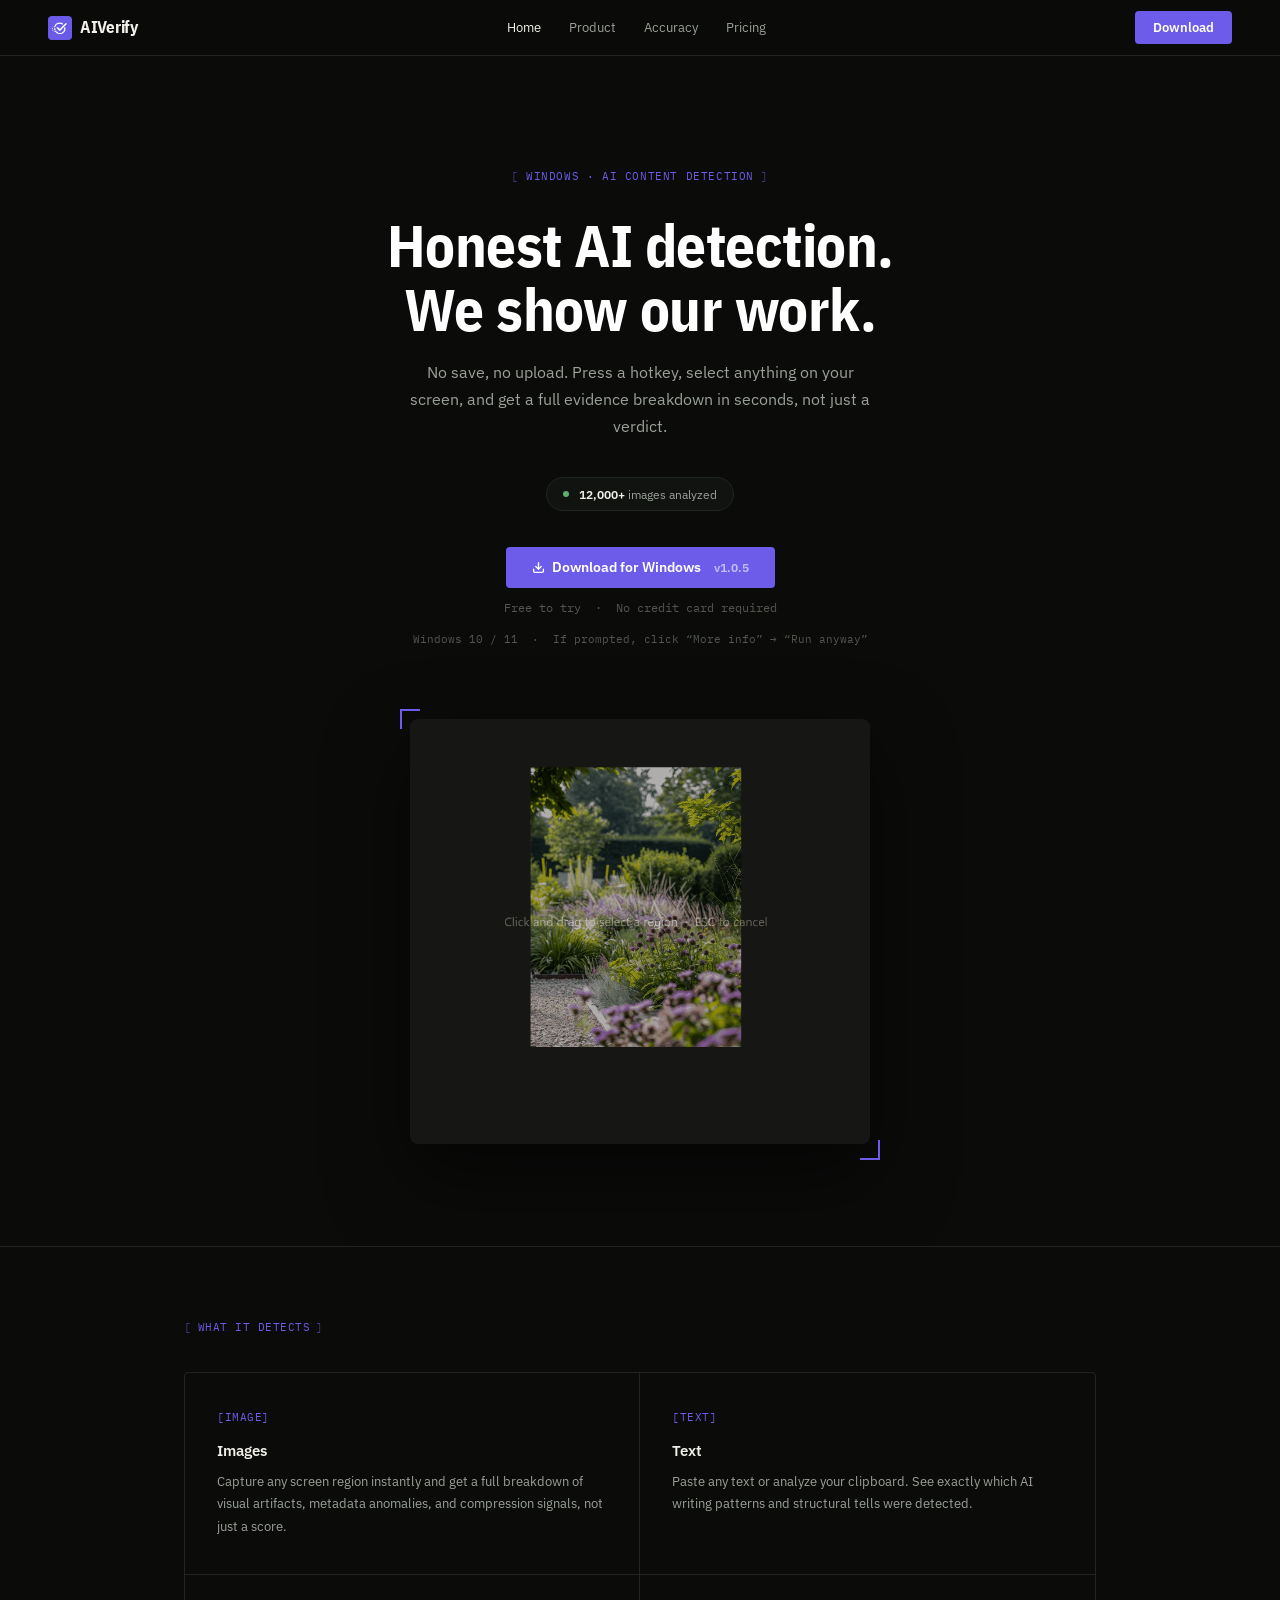
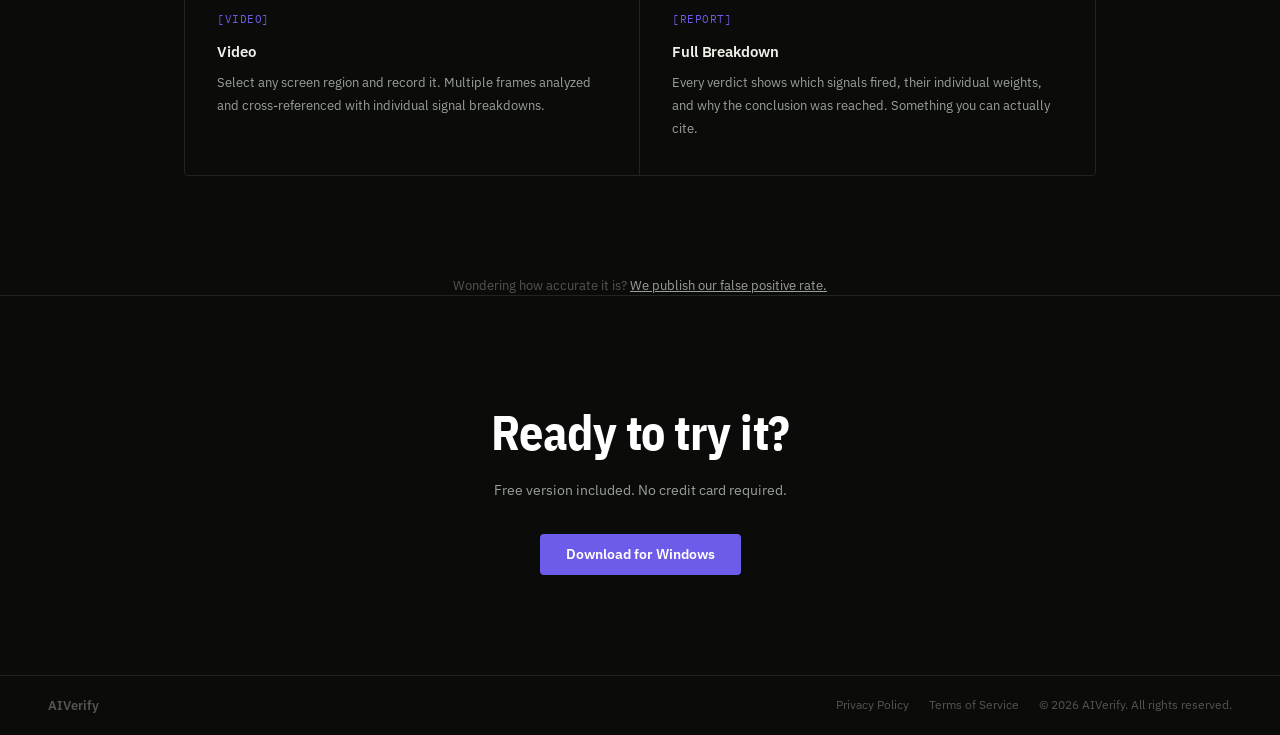
==== index.html @ 759647c3 "Reword trial mentions to Free version / Starter across marketing pages Co-Authored-By: Claude Fable " ====
<!DOCTYPE html>
<html lang="en">
<head>
  <meta charset="UTF-8">
  <meta name="viewport" content="width=device-width, initial-scale=1.0">
  <title>AIVerify &middot; AI Content Detection</title>
  <meta name="description" content="Instantly detect AI-generated, manipulated, or fake images, text, and video, straight from your screen.">
  <link rel="icon" type="image/png" href="logo.png">
  <link rel="preconnect" href="https://fonts.googleapis.com">
  <link rel="preconnect" href="https://fonts.gstatic.com" crossorigin>
  <link href="https://fonts.googleapis.com/css2?family=IBM+Plex+Mono:wght@400;500;600&family=IBM+Plex+Sans+Condensed:wght@600;700&family=IBM+Plex+Sans:wght@400;500;600;700&display=swap" rel="stylesheet">
  <style>
    *, *::before, *::after { margin: 0; padding: 0; box-sizing: border-box; }

    :root {
      --accent:        #6c5ce9;
      --mid:           #d9973f;
      --accent-dim:    rgba(108,92,233,0.12);
      --accent-border: rgba(108,92,233,0.3);
      --flag:          #e2593f;
      --clear:         #5fae6f;
      --bg:      #0b0c0a;
      --surface: #111310;
      --border:  #202520;
      --text:    #f1efe9;
      --muted:   #9aa199;
      --faint:   #52564f;
      --font:    'IBM Plex Sans', -apple-system, BlinkMacSystemFont, sans-serif;
      --display: 'IBM Plex Sans Condensed', 'IBM Plex Sans', sans-serif;
      --mono:    'IBM Plex Mono', ui-monospace, 'Cascadia Code', monospace;
    }

    html { scroll-behavior: smooth; }

    body {
      font-family: var(--font);
      background: var(--bg);
      color: var(--text);
      line-height: 1.5;
      -webkit-font-smoothing: antialiased;
    }

    nav {
      position: sticky;
      top: 0;
      z-index: 100;
      display: flex;
      align-items: center;
      justify-content: space-between;
      padding: 0 48px;
      height: 56px;
      border-bottom: 1px solid var(--border);
      background: rgba(11,12,10,0.88);
      backdrop-filter: blur(16px);
      -webkit-backdrop-filter: blur(16px);
    }

    .logo { display: flex; align-items: center; gap: 8px; text-decoration: none; }
    .logo img { height: 24px; width: auto; }
    .logo span { font-family: var(--display); font-size: 1.05rem; font-weight: 700; letter-spacing: -0.3px; color: var(--text); }

    .nav-toggle { display: none; }
    .nav-burger { display: none; }

    .nav-actions { display: flex; align-items: center; gap: 16px; }

    .nav-links {
      display: flex;
      align-items: center;
      gap: 28px;
    }

    .nav-links a {
      font-size: 0.82rem;
      color: var(--muted);
      text-decoration: none;
      transition: color 0.12s;
    }
    .nav-links a:hover, .nav-links a.active { color: var(--text); }

    .btn {
      display: inline-flex;
      align-items: center;
      gap: 7px;
      text-decoration: none;
      padding: 7px 18px;
      border-radius: 4px;
      font-size: 0.82rem;
      font-weight: 600;
      transition: opacity 0.12s;
      white-space: nowrap;
    }
    .btn-primary { background: var(--accent); color: #fff; }
    .btn-primary:hover { opacity: 0.82; }
    .btn-lg { padding: 10px 26px; font-size: 0.88rem; }

    .hero {
      position: relative;
      padding: 112px 48px 96px;
      text-align: center;
      overflow: hidden;
    }

    .hero-inner { position: relative; z-index: 1; max-width: 620px; margin: 0 auto; }

    @keyframes rise-in {
      from { opacity: 0; transform: translateY(14px); }
      to   { opacity: 1; transform: none; }
    }
    .hero-inner > * { animation: rise-in 0.6s ease both; }
    .hero-inner > *:nth-child(1) { animation-delay: 0s; }
    .hero-inner > *:nth-child(2) { animation-delay: .05s; }
    .hero-inner > *:nth-child(3) { animation-delay: .1s; }
    .hero-inner > *:nth-child(4) { animation-delay: .15s; }
    .hero-inner > *:nth-child(5) { animation-delay: .2s; }
    .hero-inner > *:nth-child(6) { animation-delay: .25s; }
    .hero-inner > *:nth-child(7) { animation-delay: .3s; }
    @media (prefers-reduced-motion: reduce) {
      .hero-inner > * { animation: none; }
    }

    .hero-eyebrow {
      font-family: var(--mono);
      font-size: 0.7rem;
      color: var(--accent);
      letter-spacing: 0.6px;
      text-transform: uppercase;
      margin-bottom: 28px;
    }
    .hero-eyebrow::before { content: '['; margin-right: 7px; opacity: .55; }
    .hero-eyebrow::after  { content: ']'; margin-left: 7px; opacity: .55; }

    h1 {
      font-family: var(--display);
      font-size: clamp(2.6rem, 5.6vw, 3.7rem);
      font-weight: 700;
      line-height: 1.08;
      letter-spacing: -0.5px;
      color: #fff;
      margin-bottom: 18px;
    }

    .hero-sub {
      font-size: 0.975rem;
      color: var(--muted);
      line-height: 1.75;
      max-width: 460px;
      margin: 0 auto 36px;
    }

    .hero-actions {
      display: flex;
      flex-direction: column;
      align-items: center;
      gap: 10px;
    }

    .hero-trial-note {
      font-size: 0.78rem;
      color: var(--faint);
      font-family: var(--mono);
    }

    .hero-meta {
      margin-top: 14px;
      font-family: var(--mono);
      font-size: 0.68rem;
      color: var(--faint);
      opacity: .7;
    }

    /* Scan counter */
    .scan-counter {
      display: inline-flex;
      align-items: center;
      gap: 10px;
      background: var(--surface);
      border: 1px solid var(--border);
      border-radius: 100px;
      padding: 7px 16px;
      margin-bottom: 36px;
      font-size: 0.78rem;
      color: var(--muted);
    }
    .scan-counter strong { color: var(--text); font-weight: 600; }
    .scan-counter .pulse {
      width: 6px; height: 6px; border-radius: 50%;
      background: var(--clear);
      flex-shrink: 0;
      animation: pulse 2s ease-in-out infinite;
    }
    @keyframes pulse {
      0%, 100% { opacity: 1; }
      50% { opacity: 0.3; }
    }
    @media (prefers-reduced-motion: reduce) {
      .scan-counter .pulse { animation: none; }
    }

    /* Bracket frame: signature corner marks */
    .bracket-frame { position: relative; }
    .bracket-frame::before,
    .bracket-frame::after {
      content: '';
      position: absolute;
      width: 20px;
      height: 20px;
      pointer-events: none;
      z-index: 2;
    }
    .bracket-frame::before {
      top: -10px; left: -10px;
      border-top: 2px solid var(--accent);
      border-left: 2px solid var(--accent);
    }
    .bracket-frame::after {
      bottom: -10px; right: -10px;
      border-bottom: 2px solid var(--accent);
      border-right: 2px solid var(--accent);
    }

    /* App mockup */
    .app-mockup-wrap {
      margin-top: 72px;
      position: relative;
      z-index: 1;
      max-width: 460px;
      margin-left: auto;
      margin-right: auto;
    }

    .app-mockup {
      background: #131512;
      border: 1px solid var(--border);
      border-radius: 8px;
      overflow: hidden;
      box-shadow: 0 32px 80px rgba(0,0,0,0.6);
      text-align: left;
    }

    .mockup-titlebar {
      background: #0e0f0d;
      border-bottom: 1px solid var(--border);
      padding: 10px 16px;
      display: flex;
      align-items: center;
      gap: 6px;
    }
    .mockup-dot { width: 10px; height: 10px; border-radius: 50%; }
    .mockup-dot.r { background: #ff5f56; }
    .mockup-dot.y { background: #ffbd2e; }
    .mockup-dot.g { background: #27c93f; }
    .mockup-title { margin-left: 8px; font-size: 0.75rem; color: var(--faint); font-family: var(--mono); }

    .mockup-body { padding: 20px 22px 22px; }

    .mockup-verdict {
      display: inline-flex;
      align-items: center;
      gap: 8px;
      background: rgba(226,89,63,0.12);
      border: 1px solid rgba(226,89,63,0.28);
      border-radius: 4px;
      padding: 6px 12px;
      margin-bottom: 16px;
    }
    .mockup-verdict-dot { width: 7px; height: 7px; border-radius: 50%; background: var(--flag); flex-shrink: 0; }
    .mockup-verdict-text { font-size: 0.78rem; font-weight: 700; color: var(--flag); text-transform: uppercase; letter-spacing: 0.5px; }
    .mockup-confidence { font-size: 0.72rem; color: var(--faint); margin-left: auto; }

    .mockup-scores { margin-bottom: 16px; }

    .mockup-score-row {
      display: flex;
      align-items: center;
      gap: 10px;
      margin-bottom: 9px;
    }

    .mockup-score-label {
      font-size: 0.72rem;
      color: var(--faint);
      width: 110px;
      flex-shrink: 0;
      font-family: var(--mono);
    }

    .mockup-bar-track {
      flex: 1;
      height: 4px;
      background: var(--border);
      border-radius: 2px;
      overflow: hidden;
    }

    .mockup-bar-fill { height: 100%; border-radius: 2px; }
    .mockup-bar-fill.high { background: var(--flag); }
    .mockup-bar-fill.mid  { background: var(--mid); }
    .mockup-bar-fill.low  { background: var(--clear); }

    .mockup-score-val {
      font-size: 0.72rem;
      color: #b8bcb4;
      width: 28px;
      text-align: right;
      font-family: var(--mono);
      flex-shrink: 0;
    }

    .mockup-divider { border: none; border-top: 1px solid var(--border); margin: 14px 0; }

    .mockup-issues-label {
      font-size: 0.68rem;
      color: var(--faint);
      text-transform: uppercase;
      letter-spacing: 0.8px;
      font-family: var(--mono);
      margin-bottom: 10px;
    }

    .mockup-issue {
      display: flex;
      align-items: flex-start;
      gap: 8px;
      margin-bottom: 7px;
      font-size: 0.75rem;
      color: var(--muted);
      line-height: 1.5;
    }

    .mockup-issue-dot {
      width: 5px; height: 5px; border-radius: 50%;
      background: var(--flag); flex-shrink: 0; margin-top: 5px; opacity: 0.7;
    }

    .features-wrap { border-top: 1px solid var(--border); border-bottom: 1px solid var(--border); }
    .features-inner { max-width: 960px; margin: 0 auto; padding: 72px 24px; }

    .section-label {
      font-family: var(--mono);
      font-size: 0.7rem;
      color: var(--accent);
      text-transform: uppercase;
      letter-spacing: 0.5px;
      margin-bottom: 36px;
    }
    .section-label::before { content: '['; margin-right: 6px; opacity: .55; }
    .section-label::after  { content: ']'; margin-left: 6px; opacity: .55; }

    .grid {
      display: grid;
      grid-template-columns: repeat(2, 1fr);
      border: 1px solid var(--border);
      border-radius: 4px;
      overflow: hidden;
    }

    .cell { padding: 36px 32px; border-right: 1px solid var(--border); border-bottom: 1px solid var(--border); transition: background 0.15s; }
    .cell:hover { background: var(--surface); }
    .cell:nth-child(2n)            { border-right: none; }
    .cell:nth-child(3), .cell:nth-child(4) { border-bottom: none; }

    .cell-tag { font-family: var(--mono); font-size: 0.68rem; color: var(--accent); letter-spacing: 0.5px; margin-bottom: 14px; }
    .cell h3  { font-size: 0.92rem; font-weight: 600; color: var(--text); letter-spacing: -0.1px; margin-bottom: 8px; }
    .cell p   { font-size: 0.835rem; color: var(--muted); line-height: 1.7; }

    .cta-wrap { text-align: center; padding: 100px 24px; }
    .cta-wrap h2 { font-family: var(--display); font-size: clamp(2rem, 4.5vw, 3rem); font-weight: 700; letter-spacing: -0.5px; color: #fff; margin-bottom: 12px; }
    .cta-wrap p  { font-size: 0.88rem; color: var(--muted); margin-bottom: 32px; }

    footer {
      border-top: 1px solid var(--border);
      display: flex;
      align-items: center;
      justify-content: space-between;
      padding: 20px 48px;
    }
    .footer-left { font-size: 0.8rem; font-weight: 600; color: var(--faint); }
    .footer-right {
      display: flex;
      align-items: center;
      gap: 20px;
      font-size: 0.75rem;
      color: var(--faint);
    }
    .footer-right a { color: var(--faint); text-decoration: none; }
    .footer-right a:hover { color: var(--muted); }

    @media (max-width: 680px) {
      nav { padding: 0 20px; }

      .nav-burger {
        display: flex;
        flex-direction: column;
        justify-content: center;
        gap: 5px;
        width: 28px;
        height: 28px;
        cursor: pointer;
      }
      .nav-burger span { display: block; width: 18px; height: 1.5px; background: var(--text); }

      .nav-links {
        position: fixed;
        top: 56px; left: 0; right: 0;
        flex-direction: column;
        align-items: stretch;
        gap: 0;
        max-height: 0;
        overflow: hidden;
        background: var(--bg);
        border-bottom: 1px solid var(--border);
        transition: max-height 0.22s ease;
      }
      .nav-toggle:checked ~ .nav-links { max-height: 260px; }
      .nav-links a { padding: 14px 20px; border-bottom: 1px solid var(--border); }

      .hero { padding: 88px 20px 72px; }
      .grid { grid-template-columns: 1fr; }
      .cell { border-right: none; }
      .cell:nth-child(3) { border-bottom: 1px solid var(--border); }
      .cell:nth-child(4) { border-bottom: none; }
      footer { padding: 20px; flex-direction: column; gap: 10px; text-align: center; }
      .footer-right { flex-direction: column; gap: 6px; }
    }
  </style>
</head>
<body>

<nav>
  <a href="index.html" class="logo"><img src="logo.png" alt="AIVerify"><span>AIVerify</span></a>
  <input type="checkbox" id="nav-toggle" class="nav-toggle">
  <div class="nav-links">
    <a href="index.html" class="active">Home</a>
    <a href="product.html">Product</a>
    <a href="accuracy.html">Accuracy</a>
    <a href="pricing.html">Pricing</a>
  </div>
  <div class="nav-actions">
    <a href="https://github.com/AIVerify1/aiverify-releases/releases/download/v1.0.5/AIVerify_Setup_1.0.5.exe" class="btn btn-primary">Download</a>
    <label for="nav-toggle" class="nav-burger" aria-label="Menu"><span></span><span></span><span></span></label>
  </div>
</nav>

<section class="hero">
  <div class="hero-inner">
    <div class="hero-eyebrow">Windows &middot; AI Content Detection</div>

    <h1>Honest AI detection.<br>We show our work.</h1>
    <p class="hero-sub">No save, no upload. Press a hotkey, select anything on your screen, and get a full evidence breakdown in seconds, not just a verdict.</p>

    <div class="scan-counter">
      <span class="pulse"></span>
      <span><strong>12,000+</strong> images analyzed</span>
    </div>

    <div class="hero-actions">
      <a href="https://github.com/AIVerify1/aiverify-releases/releases/download/v1.0.5/AIVerify_Setup_1.0.5.exe" class="btn btn-primary btn-lg">
        <svg width="13" height="13" viewBox="0 0 24 24" fill="none" stroke="currentColor" stroke-width="2.5" stroke-linecap="round" stroke-linejoin="round">
          <path d="M21 15v4a2 2 0 01-2 2H5a2 2 0 01-2-2v-4"/>
          <polyline points="7 10 12 15 17 10"/>
          <line x1="12" y1="15" x2="12" y2="3"/>
        </svg>
        Download for Windows &nbsp;<span style="opacity:.6;font-size:.85em">v1.0.5</span>
      </a>
      <span class="hero-trial-note">Free to try &nbsp;&middot;&nbsp; No credit card required</span>
    </div>

    <p class="hero-meta">Windows 10 / 11 &nbsp;&middot;&nbsp; If prompted, click &ldquo;More info&rdquo; &rarr; &ldquo;Run anyway&rdquo;</p>

    <div class="app-mockup-wrap bracket-frame">
      <img src="demo.gif" alt="AIVerify detecting AI-generated content" style="width:100%;border-radius:8px;box-shadow:0 32px 80px rgba(0,0,0,0.6);">
    </div>
  </div>
</section>

<div class="features-wrap">
  <div class="features-inner">
    <div class="section-label">What it detects</div>
    <div class="grid">
      <div class="cell">
        <div class="cell-tag">[IMAGE]</div>
        <h3>Images</h3>
        <p>Capture any screen region instantly and get a full breakdown of visual artifacts, metadata anomalies, and compression signals, not just a score.</p>
      </div>
      <div class="cell">
        <div class="cell-tag">[TEXT]</div>
        <h3>Text</h3>
        <p>Paste any text or analyze your clipboard. See exactly which AI writing patterns and structural tells were detected.</p>
      </div>
      <div class="cell">
        <div class="cell-tag">[VIDEO]</div>
        <h3>Video</h3>
        <p>Select any screen region and record it. Multiple frames analyzed and cross-referenced with individual signal breakdowns.</p>
      </div>
      <div class="cell">
        <div class="cell-tag">[REPORT]</div>
        <h3>Full Breakdown</h3>
        <p>Every verdict shows which signals fired, their individual weights, and why the conclusion was reached. Something you can actually cite.</p>
      </div>
    </div>
  </div>
    <p style="text-align:center;margin-top:28px;font-size:0.8rem;color:var(--faint);">Wondering how accurate it is? <a href="accuracy.html" style="color:var(--muted);text-decoration:underline;">We publish our false positive rate.</a></p>
  </div>
</div>

<section class="cta-wrap">
  <h2>Ready to try it?</h2>
  <p>Free version included. No credit card required.</p>
  <a href="https://github.com/AIVerify1/aiverify-releases/releases/download/v1.0.5/AIVerify_Setup_1.0.5.exe" class="btn btn-primary btn-lg">Download for Windows</a>
</section>

<footer>
  <span class="footer-left">AIVerify</span>
  <div class="footer-right">
    <a href="privacy.html">Privacy Policy</a>
    <a href="terms.html">Terms of Service</a>
    <span>&copy; 2026 AIVerify. All rights reserved.</span>
  </div>
</footer>

</body>
</html>
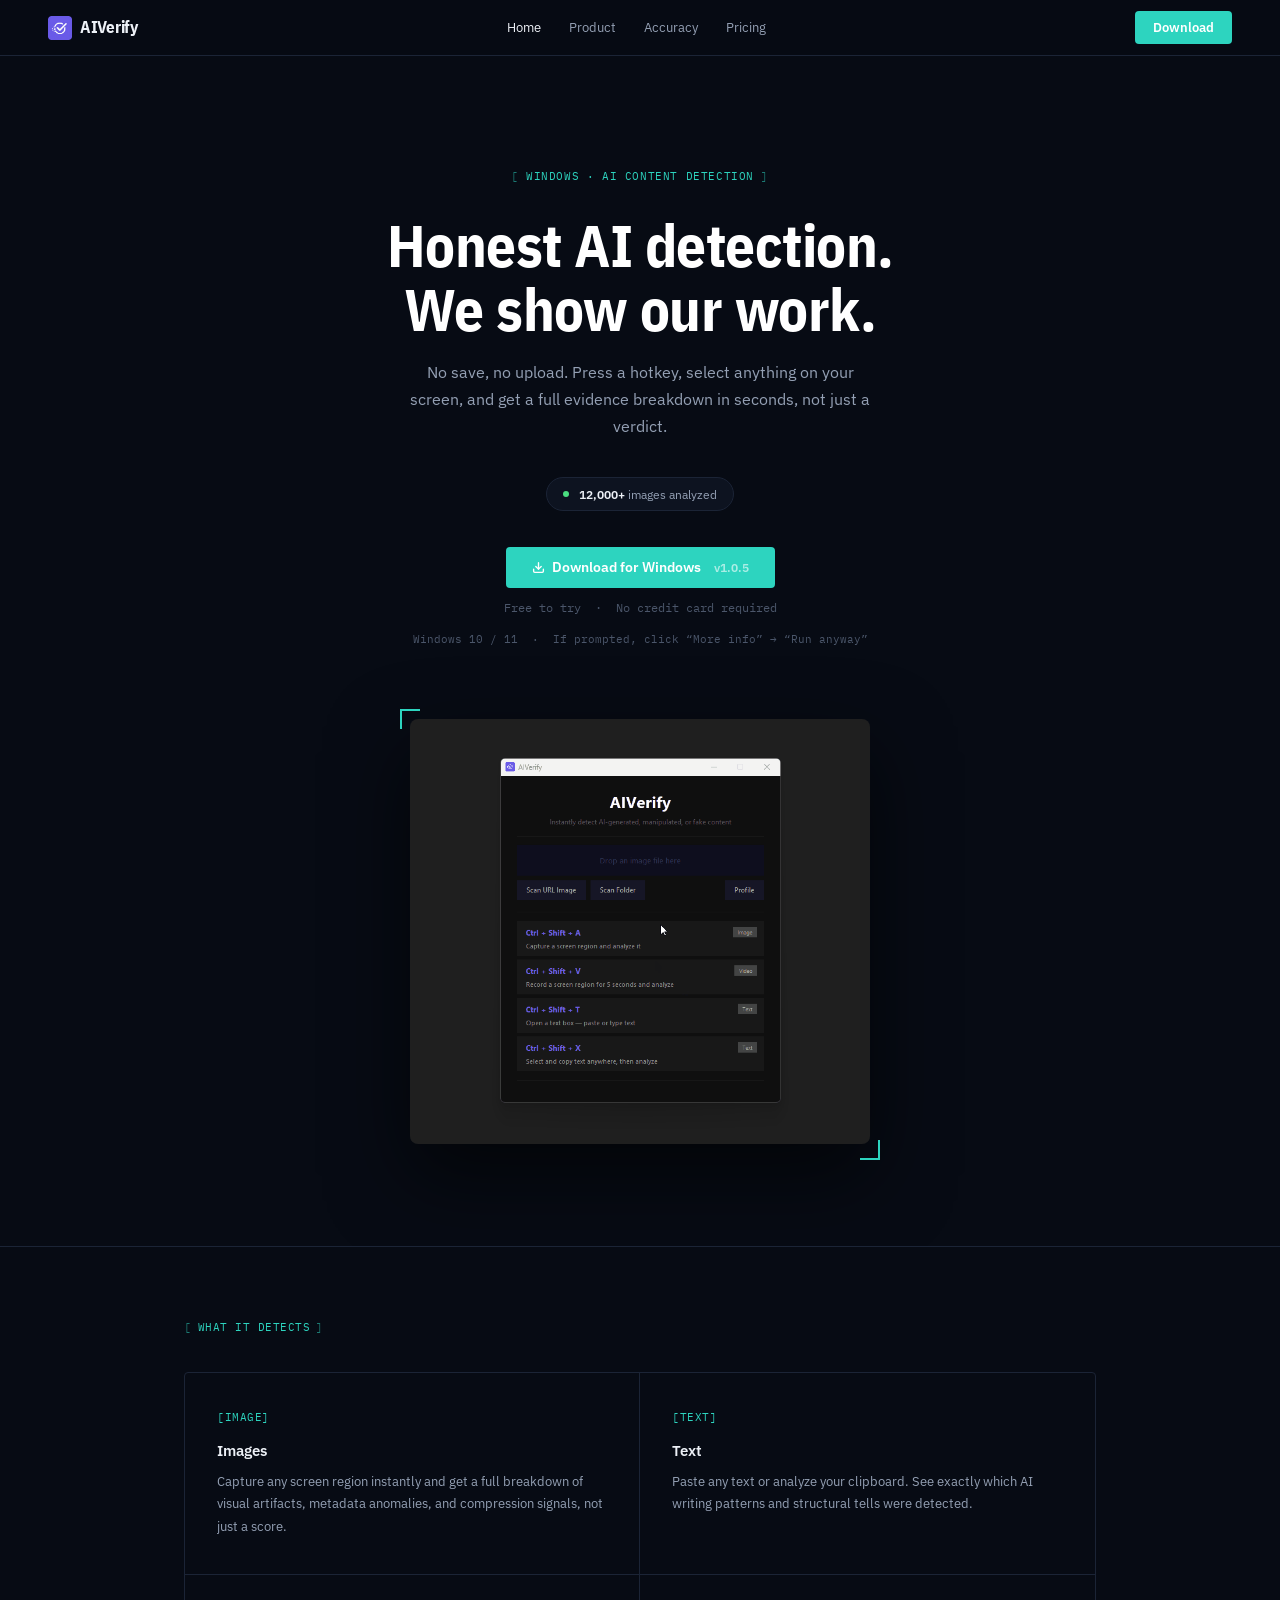
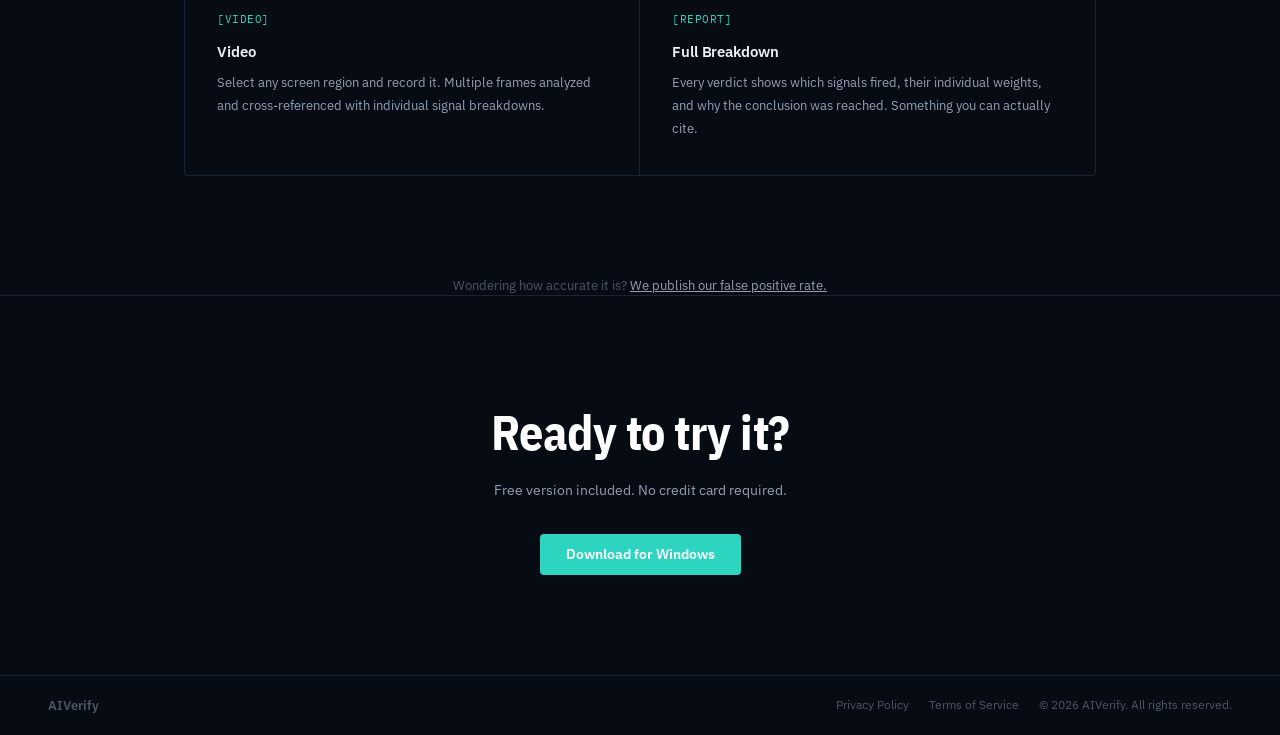
==== commit aaa02301: "Switch palette to ink-navy base with teal accent Co-Authored-By: Claude Fable 5.1 <noreply@anthropic" ====
--- a/index.html
+++ b/index.html
@@ -13,18 +13,18 @@
     *, *::before, *::after { margin: 0; padding: 0; box-sizing: border-box; }
 
     :root {
-      --accent:        #6c5ce9;
-      --mid:           #d9973f;
-      --accent-dim:    rgba(108,92,233,0.12);
-      --accent-border: rgba(108,92,233,0.3);
-      --flag:          #e2593f;
-      --clear:         #5fae6f;
-      --bg:      #0b0c0a;
-      --surface: #111310;
-      --border:  #202520;
-      --text:    #f1efe9;
-      --muted:   #9aa199;
-      --faint:   #52564f;
+      --accent:        #2dd4bf;
+      --mid:           #f5b942;
+      --accent-dim:    rgba(45,212,191,0.12);
+      --accent-border: rgba(45,212,191,0.3);
+      --flag:          #ff5c7a;
+      --clear:         #4ade80;
+      --bg:      #070b14;
+      --surface: #0d1320;
+      --border:  #1b2436;
+      --text:    #edf1f7;
+      --muted:   #94a0b4;
+      --faint:   #4b566a;
       --font:    'IBM Plex Sans', -apple-system, BlinkMacSystemFont, sans-serif;
       --display: 'IBM Plex Sans Condensed', 'IBM Plex Sans', sans-serif;
       --mono:    'IBM Plex Mono', ui-monospace, 'Cascadia Code', monospace;
@@ -50,7 +50,7 @@
       padding: 0 48px;
       height: 56px;
       border-bottom: 1px solid var(--border);
-      background: rgba(11,12,10,0.88);
+      background: rgba(7,11,20,0.88);
       backdrop-filter: blur(16px);
       -webkit-backdrop-filter: blur(16px);
     }
@@ -230,7 +230,7 @@
     }
 
     .app-mockup {
-      background: #131512;
+      background: #101724;
       border: 1px solid var(--border);
       border-radius: 8px;
       overflow: hidden;
@@ -239,7 +239,7 @@
     }
 
     .mockup-titlebar {
-      background: #0e0f0d;
+      background: #0a1019;
       border-bottom: 1px solid var(--border);
       padding: 10px 16px;
       display: flex;
@@ -258,8 +258,8 @@
       display: inline-flex;
       align-items: center;
       gap: 8px;
-      background: rgba(226,89,63,0.12);
-      border: 1px solid rgba(226,89,63,0.28);
+      background: rgba(255,92,122,0.12);
+      border: 1px solid rgba(255,92,122,0.28);
       border-radius: 4px;
       padding: 6px 12px;
       margin-bottom: 16px;
@@ -300,7 +300,7 @@
 
     .mockup-score-val {
       font-size: 0.72rem;
-      color: #b8bcb4;
+      color: #b4bcc9;
       width: 28px;
       text-align: right;
       font-family: var(--mono);
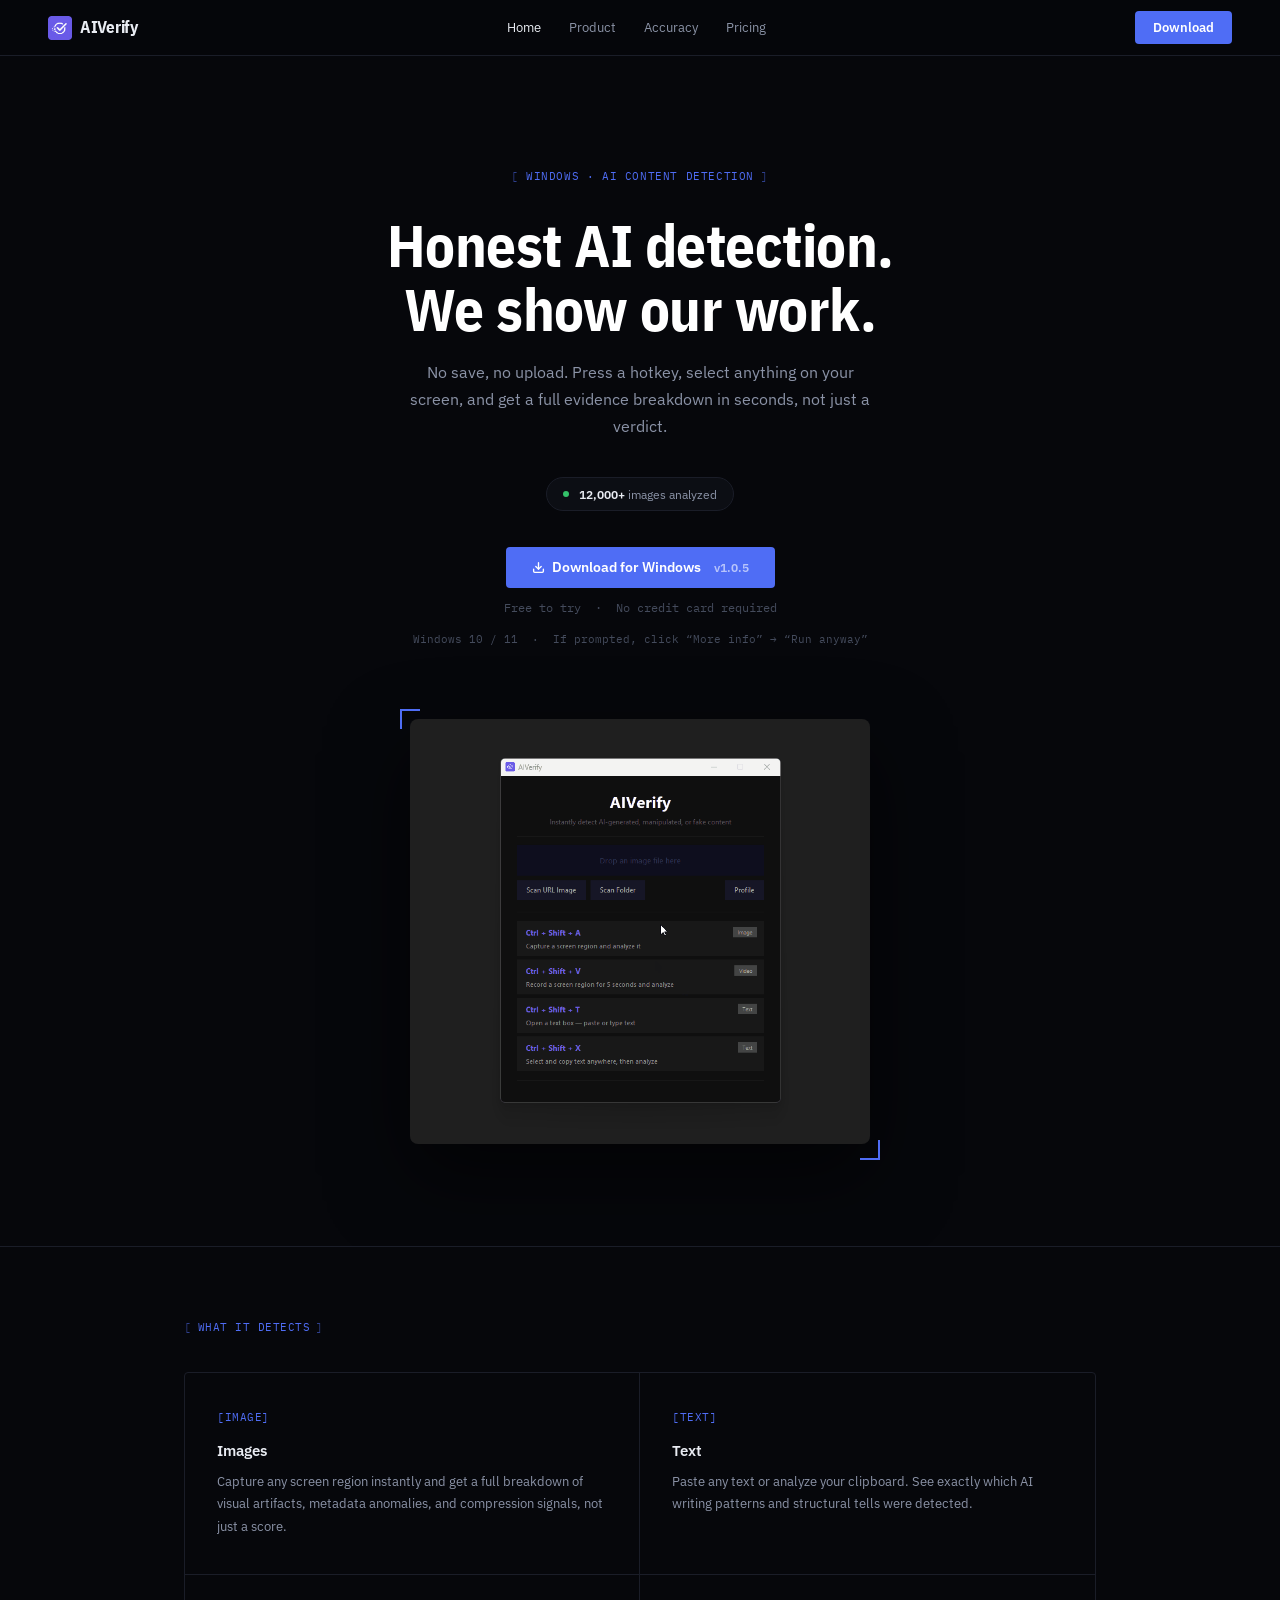
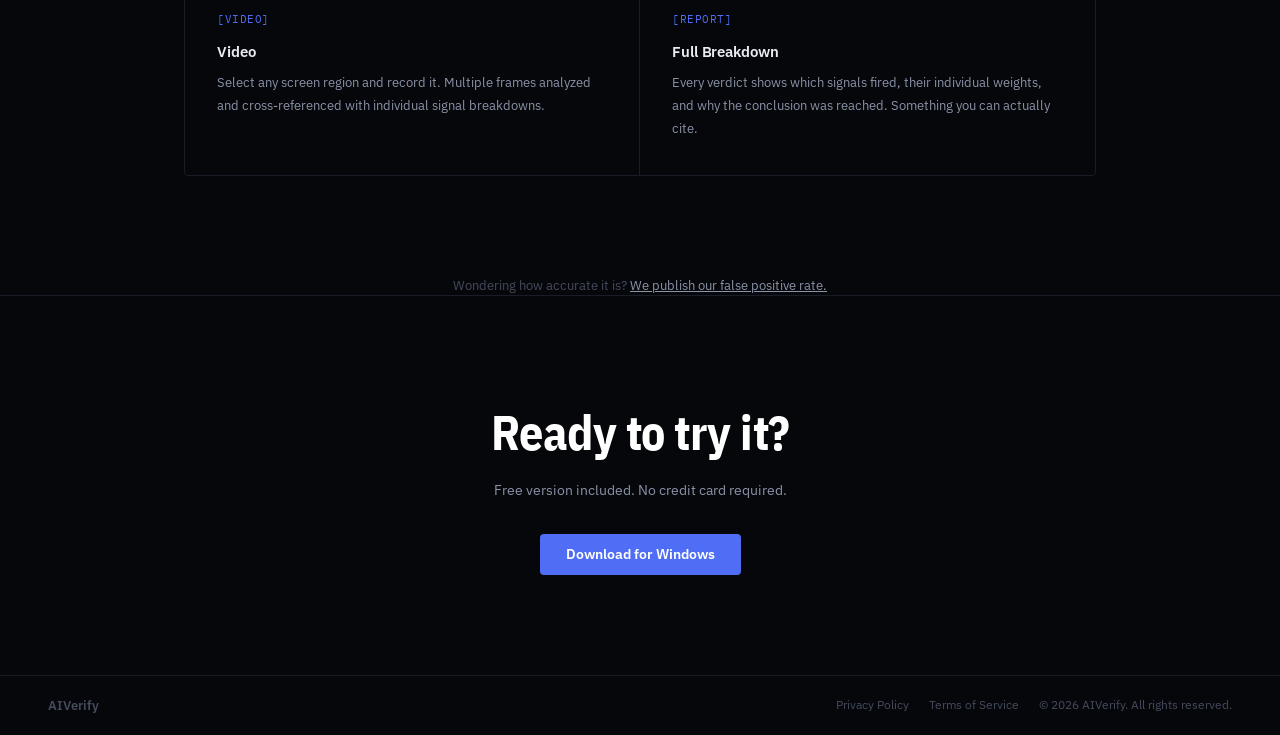
==== commit 559f0d78: "Darken palette: near-black base with cobalt accent Co-Authored-By: Claude Fable 5.1 <noreply@anthrop" ====
--- a/index.html
+++ b/index.html
@@ -13,18 +13,18 @@
     *, *::before, *::after { margin: 0; padding: 0; box-sizing: border-box; }
 
     :root {
-      --accent:        #2dd4bf;
-      --mid:           #f5b942;
-      --accent-dim:    rgba(45,212,191,0.12);
-      --accent-border: rgba(45,212,191,0.3);
-      --flag:          #ff5c7a;
-      --clear:         #4ade80;
-      --bg:      #070b14;
-      --surface: #0d1320;
-      --border:  #1b2436;
-      --text:    #edf1f7;
-      --muted:   #94a0b4;
-      --faint:   #4b566a;
+      --accent:        #4f6df5;
+      --mid:           #e0a030;
+      --accent-dim:    rgba(79,109,245,0.14);
+      --accent-border: rgba(79,109,245,0.35);
+      --flag:          #f04a68;
+      --clear:         #34c26a;
+      --bg:      #06070b;
+      --surface: #0c0e14;
+      --border:  #1a1d28;
+      --text:    #e9ecf3;
+      --muted:   #8b93a7;
+      --faint:   #444b5c;
       --font:    'IBM Plex Sans', -apple-system, BlinkMacSystemFont, sans-serif;
       --display: 'IBM Plex Sans Condensed', 'IBM Plex Sans', sans-serif;
       --mono:    'IBM Plex Mono', ui-monospace, 'Cascadia Code', monospace;
@@ -50,7 +50,7 @@
       padding: 0 48px;
       height: 56px;
       border-bottom: 1px solid var(--border);
-      background: rgba(7,11,20,0.88);
+      background: rgba(6,7,11,0.9);
       backdrop-filter: blur(16px);
       -webkit-backdrop-filter: blur(16px);
     }
@@ -230,7 +230,7 @@
     }
 
     .app-mockup {
-      background: #101724;
+      background: #0e1017;
       border: 1px solid var(--border);
       border-radius: 8px;
       overflow: hidden;
@@ -239,7 +239,7 @@
     }
 
     .mockup-titlebar {
-      background: #0a1019;
+      background: #090a10;
       border-bottom: 1px solid var(--border);
       padding: 10px 16px;
       display: flex;
@@ -258,8 +258,8 @@
       display: inline-flex;
       align-items: center;
       gap: 8px;
-      background: rgba(255,92,122,0.12);
-      border: 1px solid rgba(255,92,122,0.28);
+      background: rgba(240,74,104,0.12);
+      border: 1px solid rgba(240,74,104,0.28);
       border-radius: 4px;
       padding: 6px 12px;
       margin-bottom: 16px;
@@ -300,7 +300,7 @@
 
     .mockup-score-val {
       font-size: 0.72rem;
-      color: #b4bcc9;
+      color: #aeb5c4;
       width: 28px;
       text-align: right;
       font-family: var(--mono);
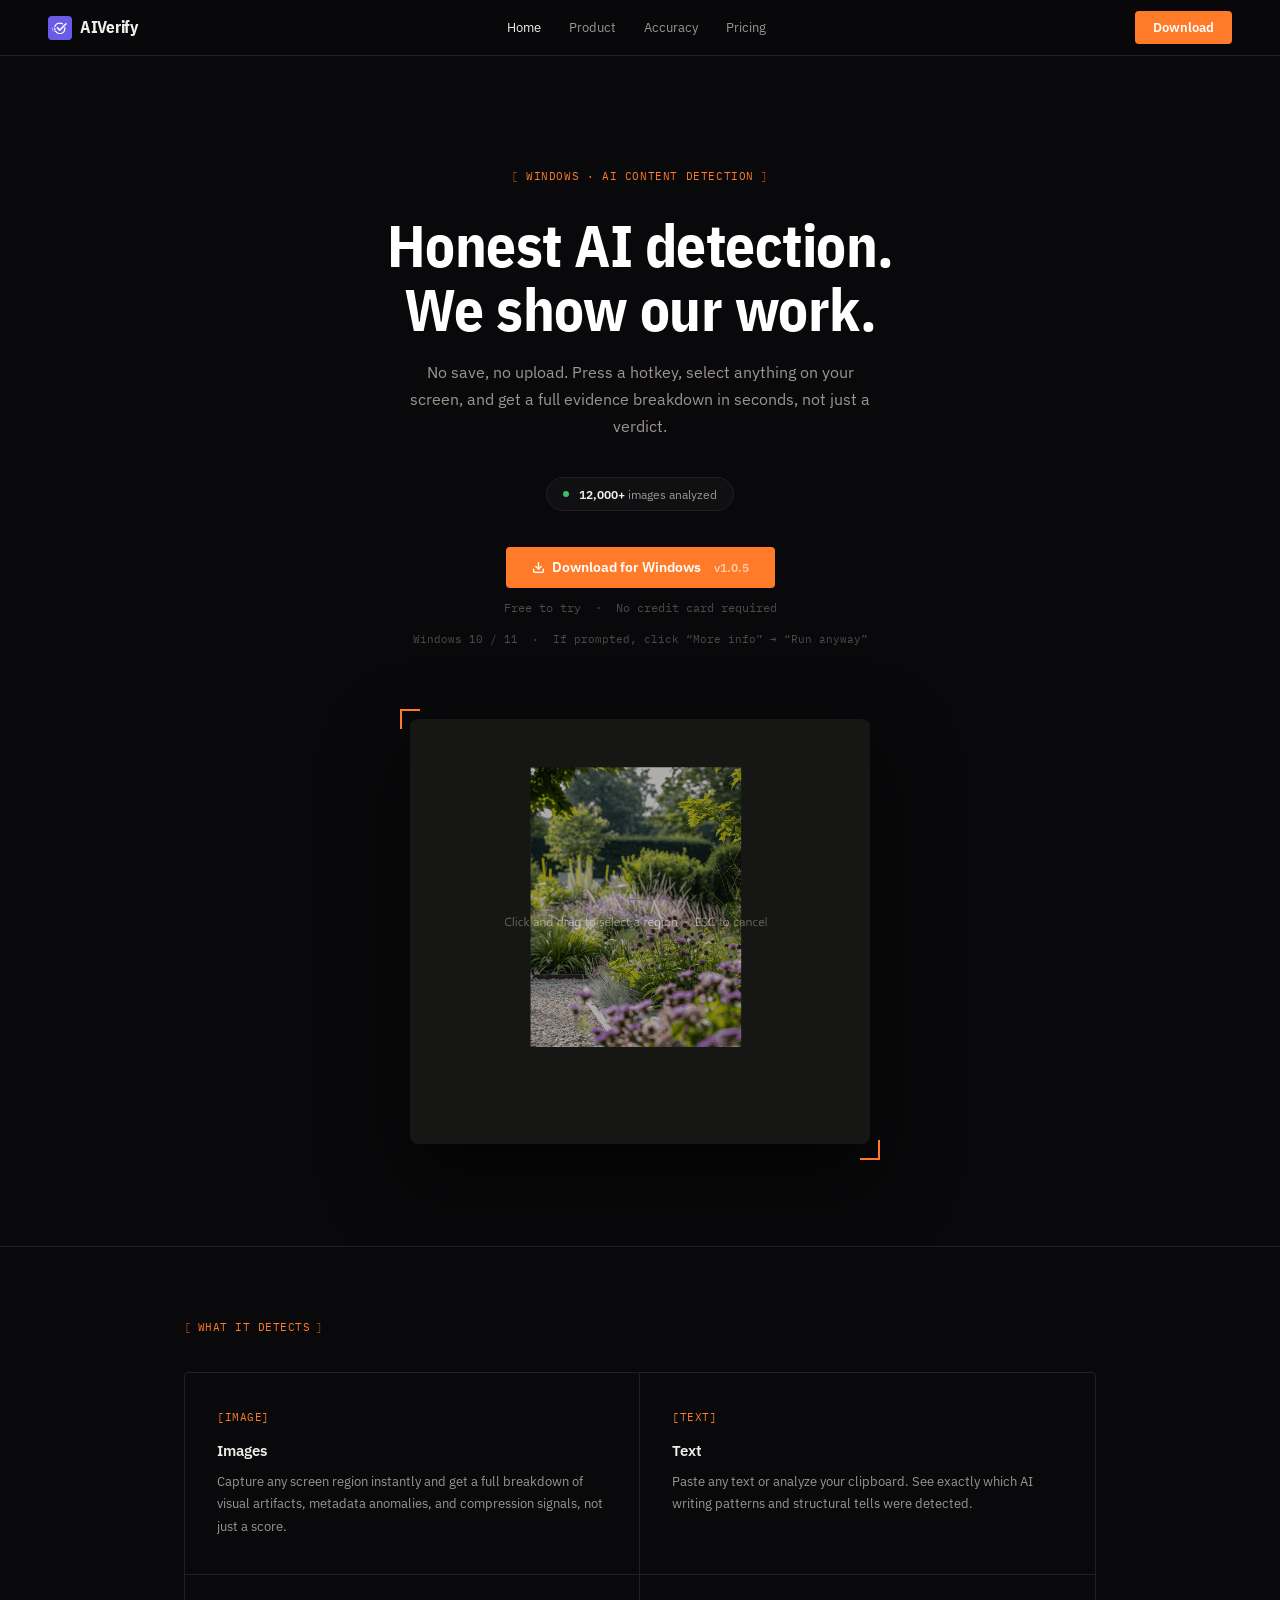
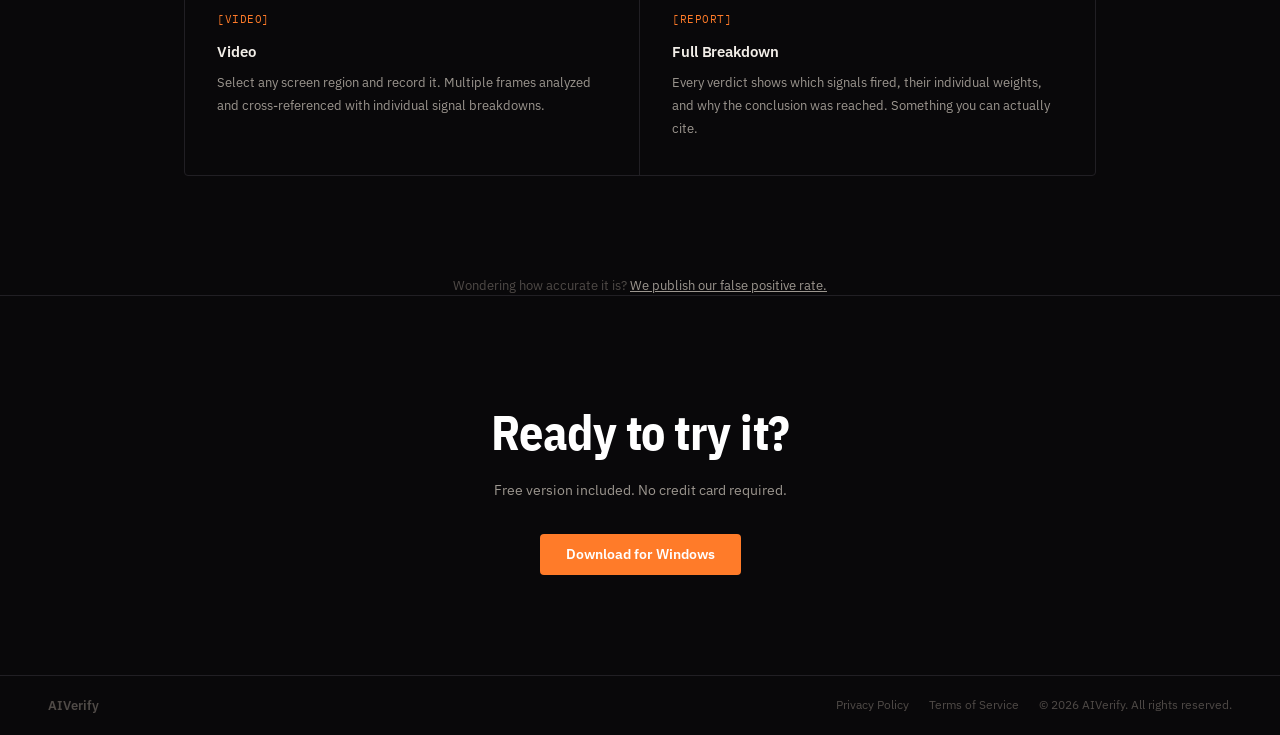
==== commit ee091bca: "Warm palette: neutral near-black base with burnt orange accent Co-Authored-By: Claude Fable 5.1 <nor" ====
--- a/index.html
+++ b/index.html
@@ -13,18 +13,18 @@
     *, *::before, *::after { margin: 0; padding: 0; box-sizing: border-box; }
 
     :root {
-      --accent:        #4f6df5;
-      --mid:           #e0a030;
-      --accent-dim:    rgba(79,109,245,0.14);
-      --accent-border: rgba(79,109,245,0.35);
-      --flag:          #f04a68;
+      --accent:        #ff7b29;
+      --mid:           #e9c547;
+      --accent-dim:    rgba(255,123,41,0.13);
+      --accent-border: rgba(255,123,41,0.35);
+      --flag:          #e8385d;
       --clear:         #34c26a;
-      --bg:      #06070b;
-      --surface: #0c0e14;
-      --border:  #1a1d28;
-      --text:    #e9ecf3;
-      --muted:   #8b93a7;
-      --faint:   #444b5c;
+      --bg:      #09080a;
+      --surface: #100f12;
+      --border:  #211f24;
+      --text:    #f2eee8;
+      --muted:   #9c968f;
+      --faint:   #4f4a47;
       --font:    'IBM Plex Sans', -apple-system, BlinkMacSystemFont, sans-serif;
       --display: 'IBM Plex Sans Condensed', 'IBM Plex Sans', sans-serif;
       --mono:    'IBM Plex Mono', ui-monospace, 'Cascadia Code', monospace;
@@ -50,7 +50,7 @@
       padding: 0 48px;
       height: 56px;
       border-bottom: 1px solid var(--border);
-      background: rgba(6,7,11,0.9);
+      background: rgba(9,8,10,0.9);
       backdrop-filter: blur(16px);
       -webkit-backdrop-filter: blur(16px);
     }
@@ -230,7 +230,7 @@
     }
 
     .app-mockup {
-      background: #0e1017;
+      background: #131115;
       border: 1px solid var(--border);
       border-radius: 8px;
       overflow: hidden;
@@ -239,7 +239,7 @@
     }
 
     .mockup-titlebar {
-      background: #090a10;
+      background: #0c0b0e;
       border-bottom: 1px solid var(--border);
       padding: 10px 16px;
       display: flex;
@@ -258,8 +258,8 @@
       display: inline-flex;
       align-items: center;
       gap: 8px;
-      background: rgba(240,74,104,0.12);
-      border: 1px solid rgba(240,74,104,0.28);
+      background: rgba(232,56,93,0.12);
+      border: 1px solid rgba(232,56,93,0.28);
       border-radius: 4px;
       padding: 6px 12px;
       margin-bottom: 16px;
@@ -300,7 +300,7 @@
 
     .mockup-score-val {
       font-size: 0.72rem;
-      color: #aeb5c4;
+      color: #b9b3ac;
       width: 28px;
       text-align: right;
       font-family: var(--mono);
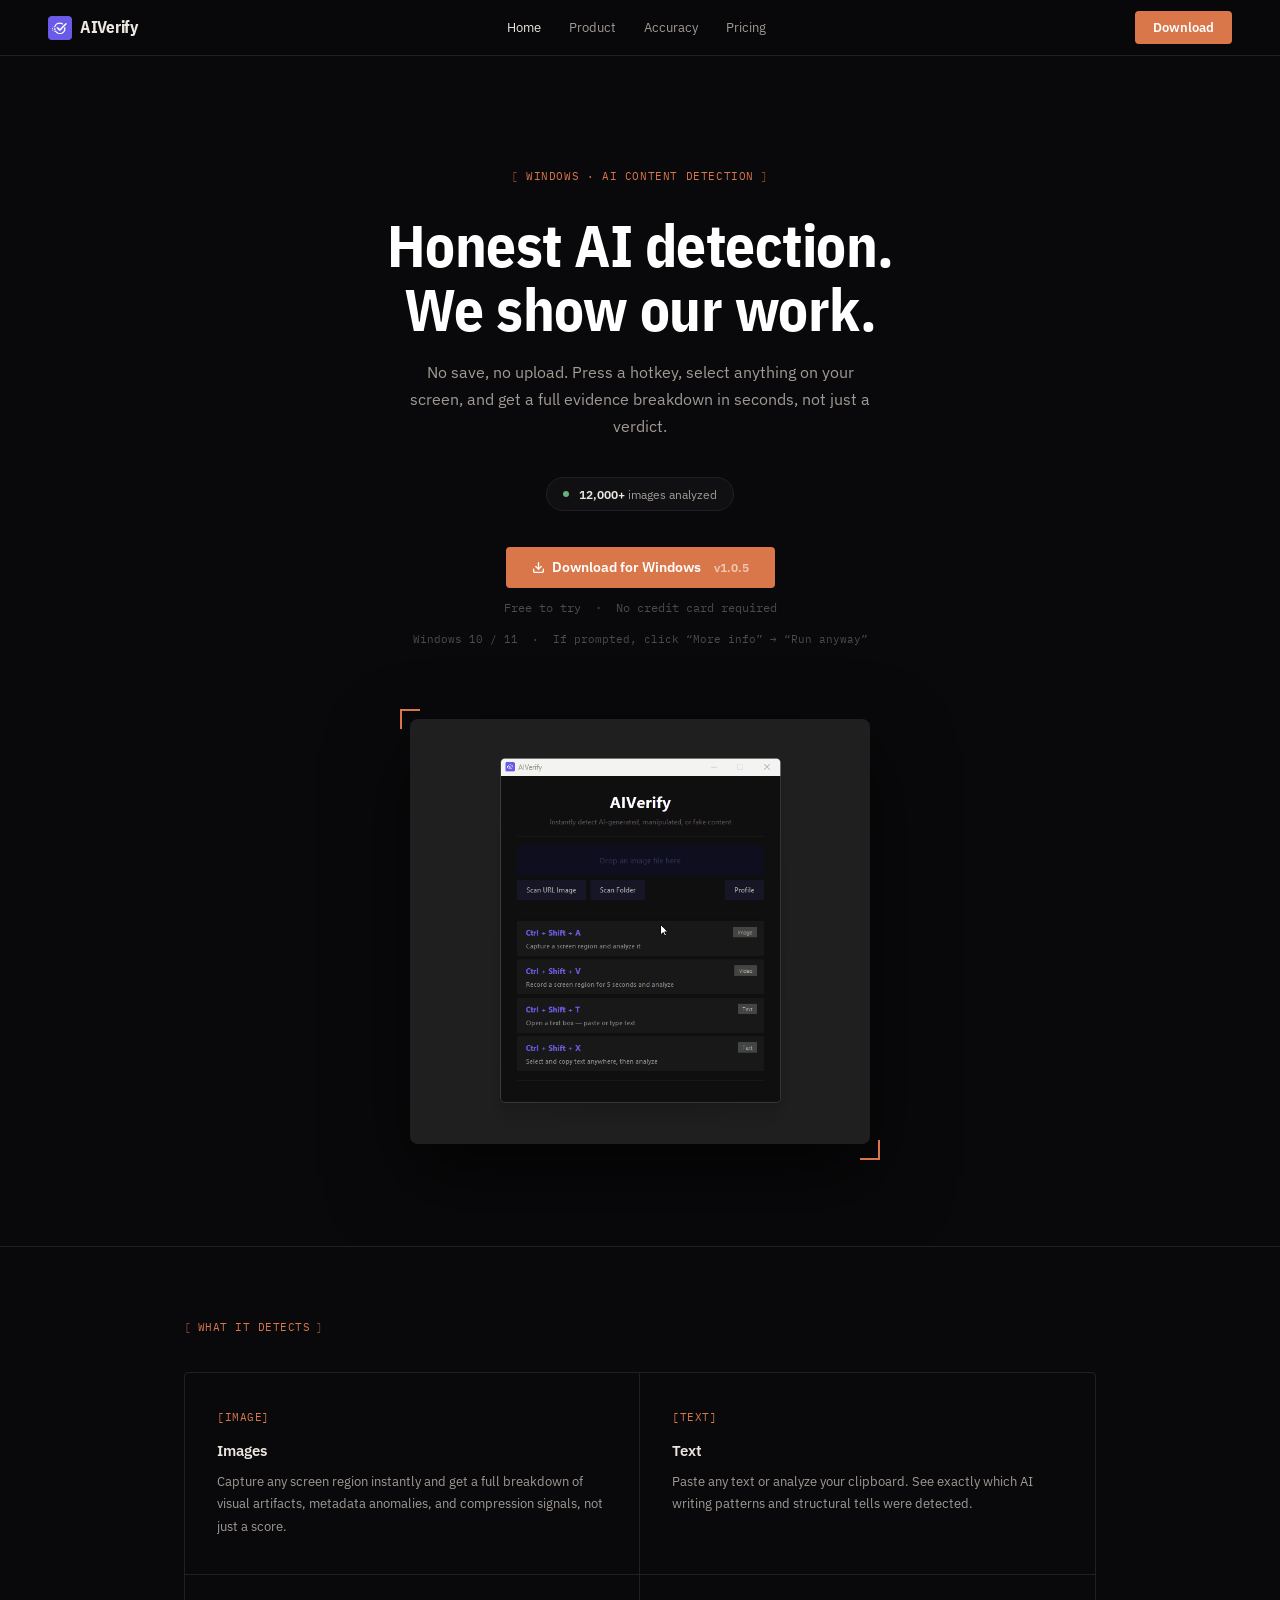
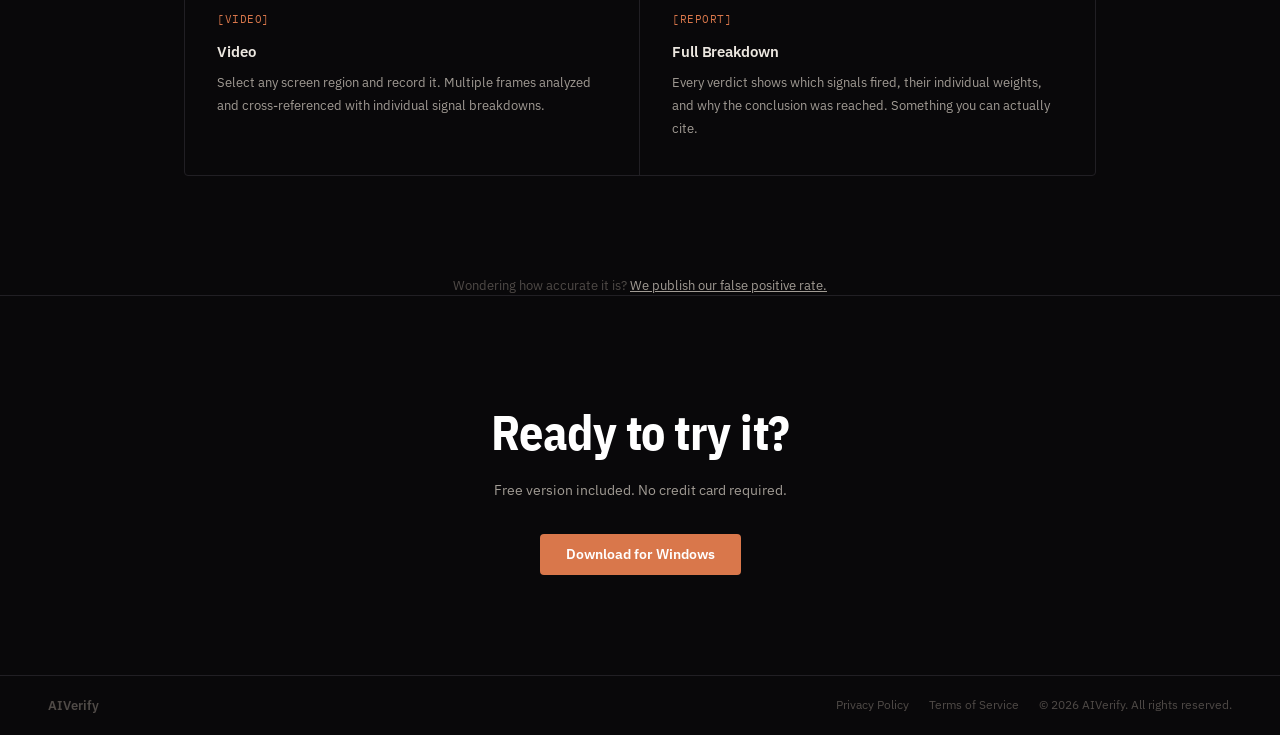
==== commit 58d03a45: "Soften warm palette: terracotta accent, muted status colors Co-Authored-By: Claude Fable 5.1 <norepl" ====
--- a/index.html
+++ b/index.html
@@ -13,17 +13,17 @@
     *, *::before, *::after { margin: 0; padding: 0; box-sizing: border-box; }
 
     :root {
-      --accent:        #ff7b29;
-      --mid:           #e9c547;
-      --accent-dim:    rgba(255,123,41,0.13);
-      --accent-border: rgba(255,123,41,0.35);
-      --flag:          #e8385d;
-      --clear:         #34c26a;
+      --accent:        #d9774b;
+      --mid:           #d4b45a;
+      --accent-dim:    rgba(217,119,75,0.12);
+      --accent-border: rgba(217,119,75,0.3);
+      --flag:          #cf5a68;
+      --clear:         #6aae7c;
       --bg:      #09080a;
       --surface: #100f12;
       --border:  #211f24;
-      --text:    #f2eee8;
-      --muted:   #9c968f;
+      --text:    #ece7e0;
+      --muted:   #a19b94;
       --faint:   #4f4a47;
       --font:    'IBM Plex Sans', -apple-system, BlinkMacSystemFont, sans-serif;
       --display: 'IBM Plex Sans Condensed', 'IBM Plex Sans', sans-serif;
@@ -258,8 +258,8 @@
       display: inline-flex;
       align-items: center;
       gap: 8px;
-      background: rgba(232,56,93,0.12);
-      border: 1px solid rgba(232,56,93,0.28);
+      background: rgba(207,90,104,0.12);
+      border: 1px solid rgba(207,90,104,0.28);
       border-radius: 4px;
       padding: 6px 12px;
       margin-bottom: 16px;
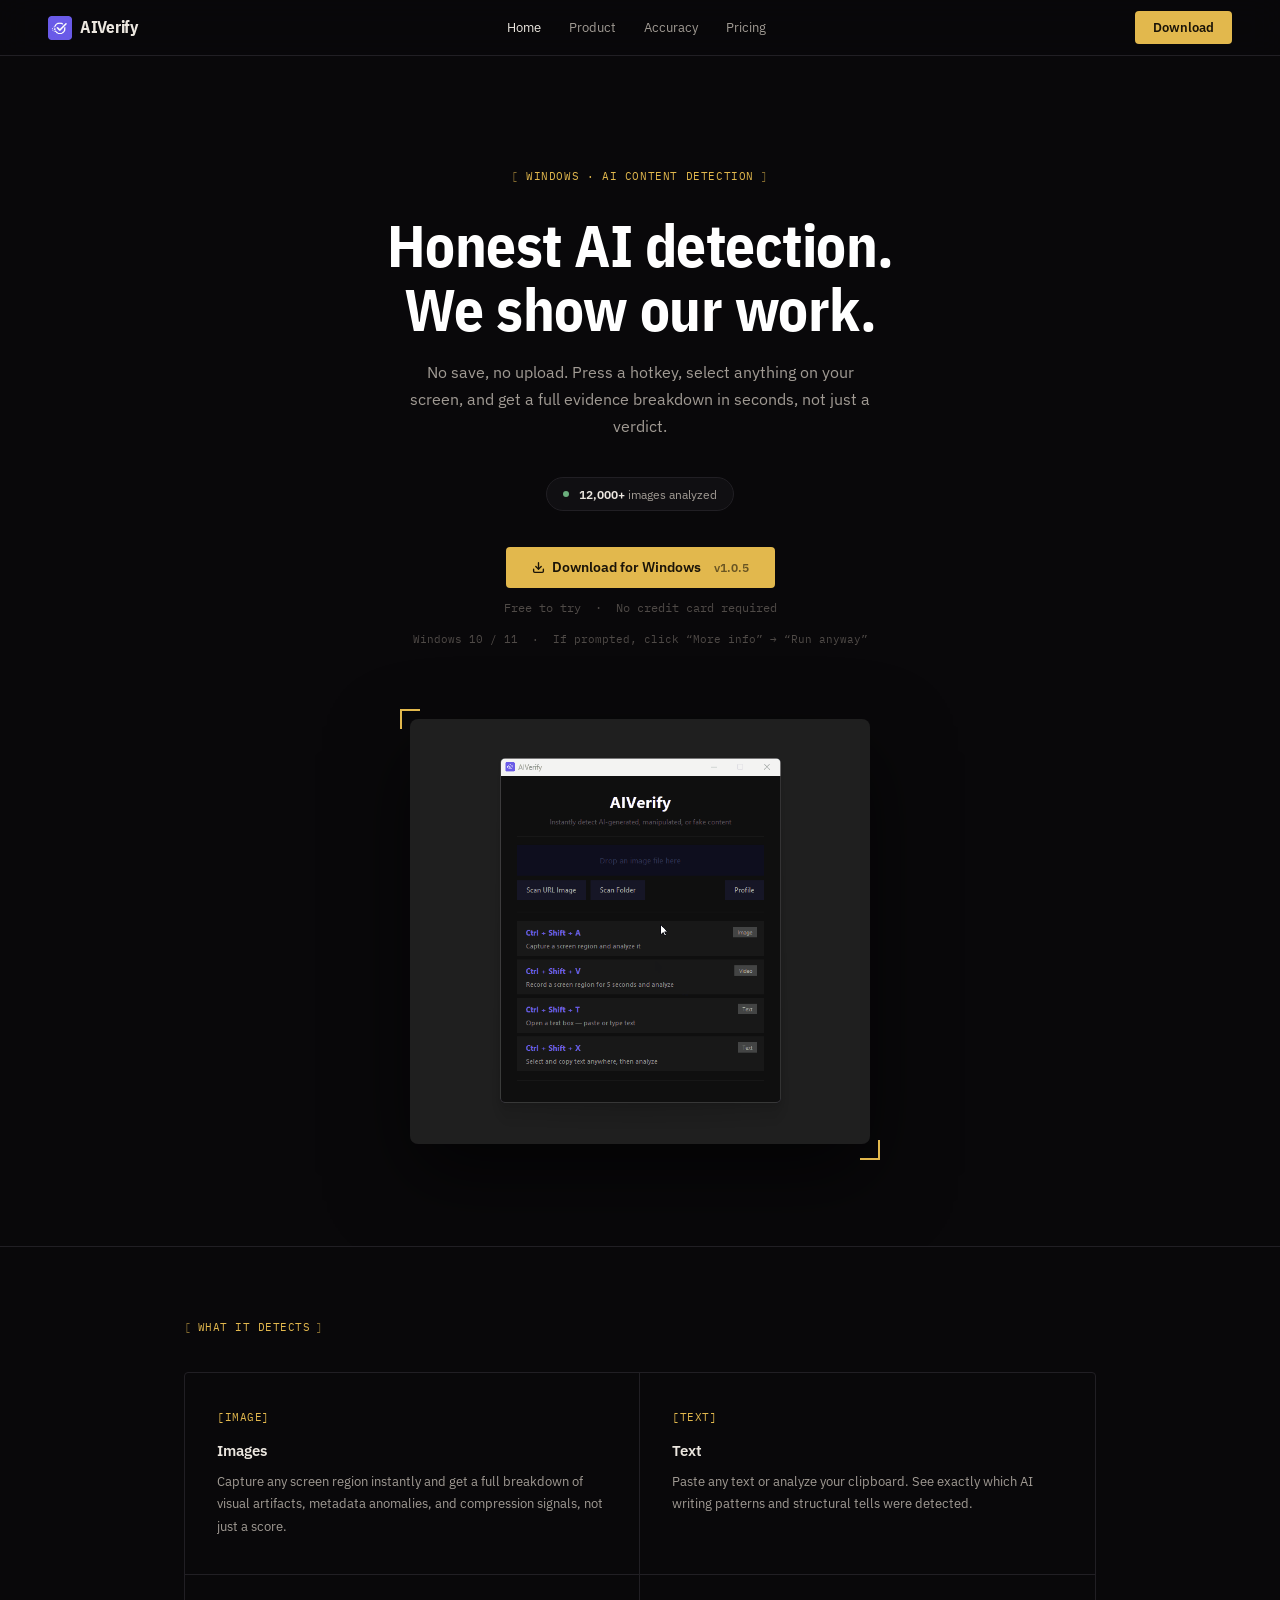
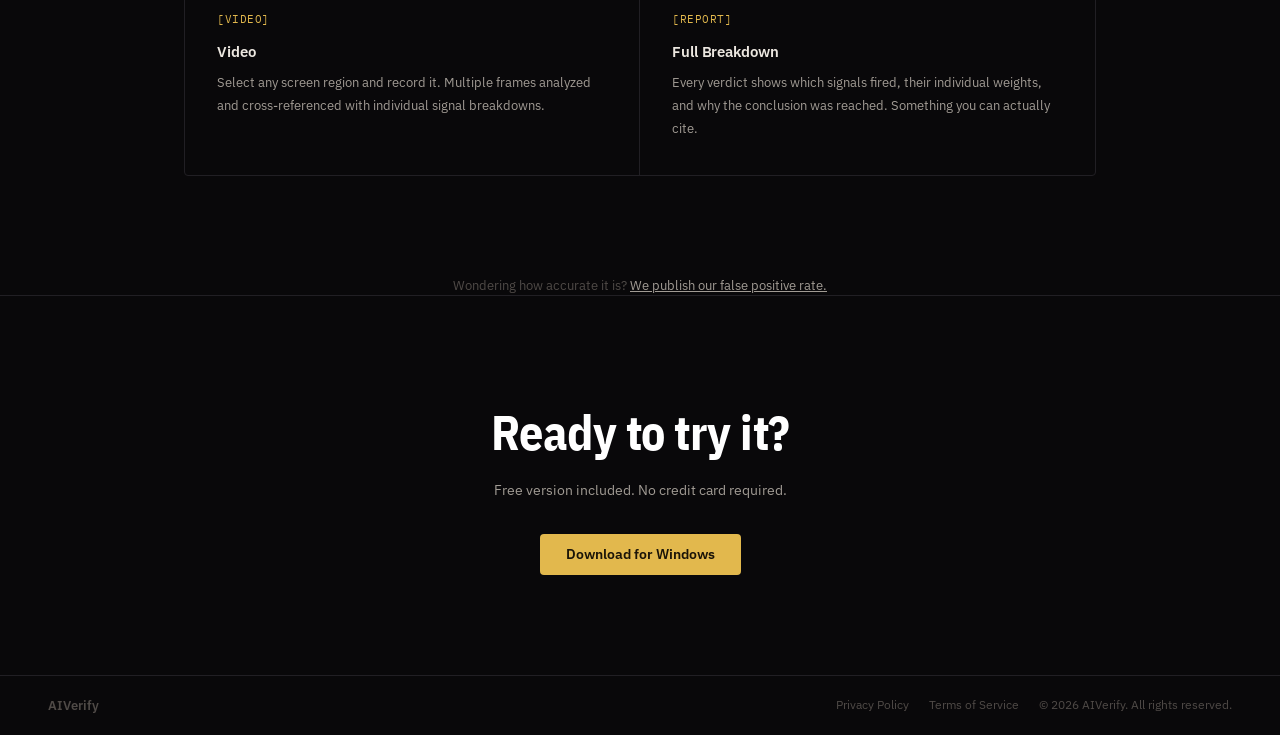
==== commit 7be6ff23: "Change accent from terracotta to gold, mid to amber The terracotta was nearly identical to Claude's " ====
--- a/index.html
+++ b/index.html
@@ -13,10 +13,10 @@
     *, *::before, *::after { margin: 0; padding: 0; box-sizing: border-box; }
 
     :root {
-      --accent:        #d9774b;
-      --mid:           #d4b45a;
-      --accent-dim:    rgba(217,119,75,0.12);
-      --accent-border: rgba(217,119,75,0.3);
+      --accent:        #e2b84d;
+      --mid:           #e08a3c;
+      --accent-dim:    rgba(226,184,77,0.12);
+      --accent-border: rgba(226,184,77,0.3);
       --flag:          #cf5a68;
       --clear:         #6aae7c;
       --bg:      #09080a;
@@ -90,7 +90,7 @@
       transition: opacity 0.12s;
       white-space: nowrap;
     }
-    .btn-primary { background: var(--accent); color: #fff; }
+    .btn-primary { background: var(--accent); color: #1a1408; }
     .btn-primary:hover { opacity: 0.82; }
     .btn-lg { padding: 10px 26px; font-size: 0.88rem; }
 
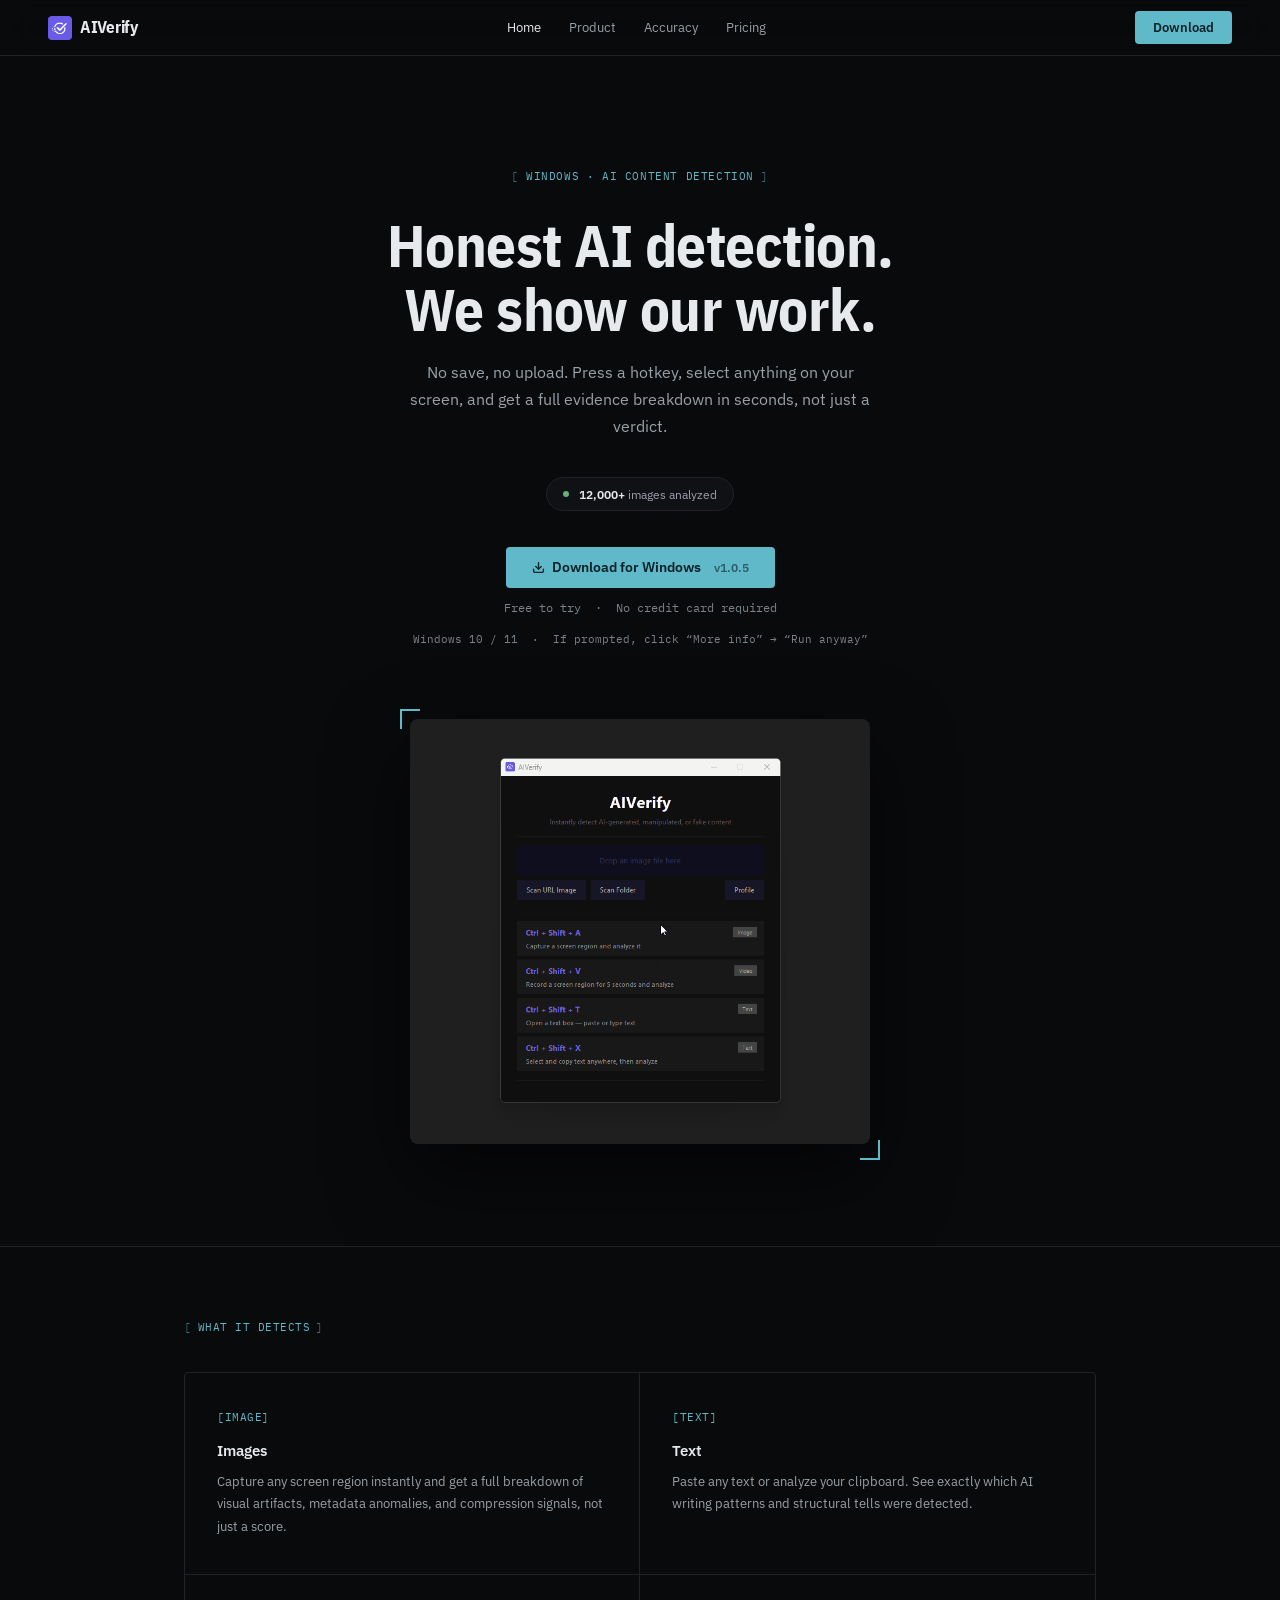
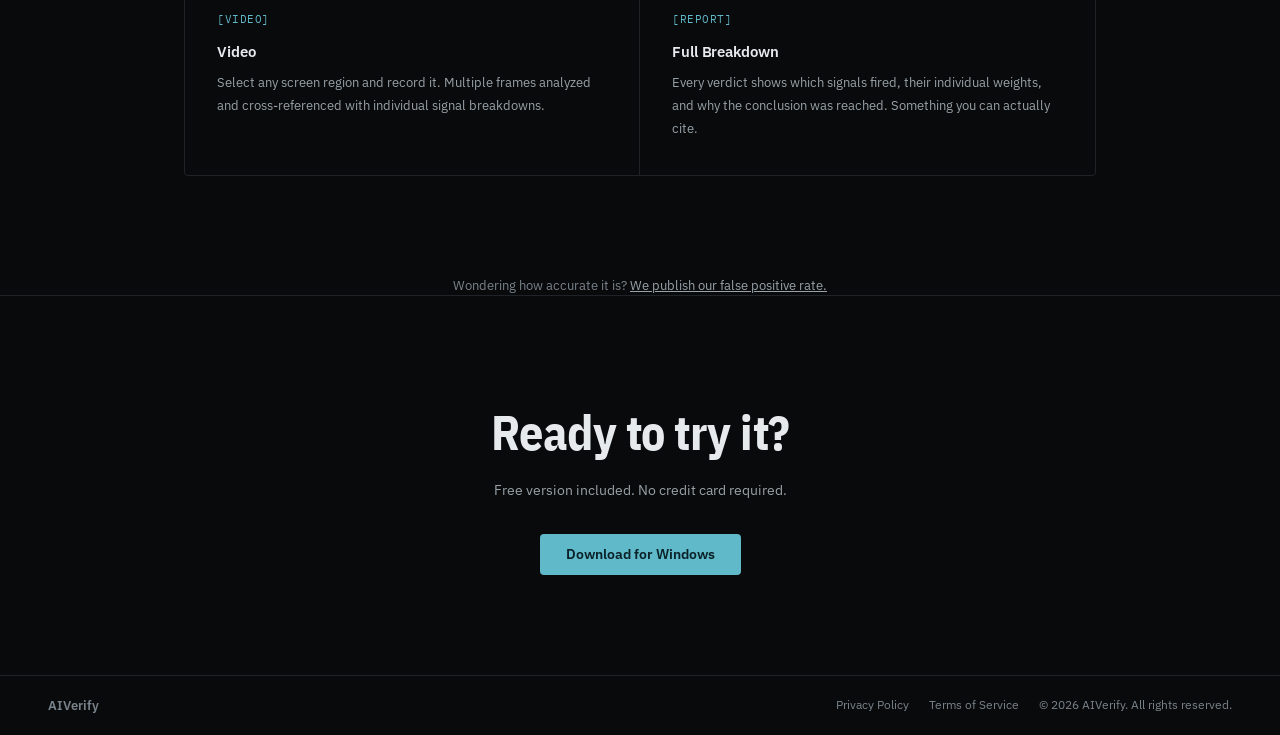
==== commit dc24ee63: "Replace color system with ice-cyan palette via shared theme.css Move all color custom properties int" ====
--- a/index.html
+++ b/index.html
@@ -9,22 +9,11 @@
   <link rel="preconnect" href="https://fonts.googleapis.com">
   <link rel="preconnect" href="https://fonts.gstatic.com" crossorigin>
   <link href="https://fonts.googleapis.com/css2?family=IBM+Plex+Mono:wght@400;500;600&family=IBM+Plex+Sans+Condensed:wght@600;700&family=IBM+Plex+Sans:wght@400;500;600;700&display=swap" rel="stylesheet">
+  <link rel="stylesheet" href="theme.css">
   <style>
     *, *::before, *::after { margin: 0; padding: 0; box-sizing: border-box; }
 
     :root {
-      --accent:        #e2b84d;
-      --mid:           #e08a3c;
-      --accent-dim:    rgba(226,184,77,0.12);
-      --accent-border: rgba(226,184,77,0.3);
-      --flag:          #cf5a68;
-      --clear:         #6aae7c;
-      --bg:      #09080a;
-      --surface: #100f12;
-      --border:  #211f24;
-      --text:    #ece7e0;
-      --muted:   #a19b94;
-      --faint:   #4f4a47;
       --font:    'IBM Plex Sans', -apple-system, BlinkMacSystemFont, sans-serif;
       --display: 'IBM Plex Sans Condensed', 'IBM Plex Sans', sans-serif;
       --mono:    'IBM Plex Mono', ui-monospace, 'Cascadia Code', monospace;
@@ -50,7 +39,7 @@
       padding: 0 48px;
       height: 56px;
       border-bottom: 1px solid var(--border);
-      background: rgba(9,8,10,0.9);
+      background: var(--nav-backdrop);
       backdrop-filter: blur(16px);
       -webkit-backdrop-filter: blur(16px);
     }
@@ -72,7 +61,7 @@
 
     .nav-links a {
       font-size: 0.82rem;
-      color: var(--muted);
+      color: var(--text-muted);
       text-decoration: none;
       transition: color 0.12s;
     }
@@ -90,8 +79,8 @@
       transition: opacity 0.12s;
       white-space: nowrap;
     }
-    .btn-primary { background: var(--accent); color: #1a1408; }
-    .btn-primary:hover { opacity: 0.82; }
+    .btn-primary { background: var(--accent); color: var(--on-accent); }
+    .btn-primary:hover { background: var(--accent-hover); }
     .btn-lg { padding: 10px 26px; font-size: 0.88rem; }
 
     .hero {
@@ -136,13 +125,13 @@
       font-weight: 700;
       line-height: 1.08;
       letter-spacing: -0.5px;
-      color: #fff;
+      color: var(--text);
       margin-bottom: 18px;
     }
 
     .hero-sub {
       font-size: 0.975rem;
-      color: var(--muted);
+      color: var(--text-muted);
       line-height: 1.75;
       max-width: 460px;
       margin: 0 auto 36px;
@@ -157,7 +146,7 @@
 
     .hero-trial-note {
       font-size: 0.78rem;
-      color: var(--faint);
+      color: var(--text-faint);
       font-family: var(--mono);
     }
 
@@ -165,7 +154,7 @@
       margin-top: 14px;
       font-family: var(--mono);
       font-size: 0.68rem;
-      color: var(--faint);
+      color: var(--text-faint);
       opacity: .7;
     }
 
@@ -180,12 +169,12 @@
       padding: 7px 16px;
       margin-bottom: 36px;
       font-size: 0.78rem;
-      color: var(--muted);
+      color: var(--text-muted);
     }
     .scan-counter strong { color: var(--text); font-weight: 600; }
     .scan-counter .pulse {
       width: 6px; height: 6px; border-radius: 50%;
-      background: var(--clear);
+      background: var(--verdict-human);
       flex-shrink: 0;
       animation: pulse 2s ease-in-out infinite;
     }
@@ -230,16 +219,16 @@
     }
 
     .app-mockup {
-      background: #131115;
+      background: var(--surface);
       border: 1px solid var(--border);
       border-radius: 8px;
       overflow: hidden;
-      box-shadow: 0 32px 80px rgba(0,0,0,0.6);
+      box-shadow: var(--shadow-lg);
       text-align: left;
     }
 
     .mockup-titlebar {
-      background: #0c0b0e;
+      background: var(--bg);
       border-bottom: 1px solid var(--border);
       padding: 10px 16px;
       display: flex;
@@ -247,26 +236,14 @@
       gap: 6px;
     }
     .mockup-dot { width: 10px; height: 10px; border-radius: 50%; }
-    .mockup-dot.r { background: #ff5f56; }
-    .mockup-dot.y { background: #ffbd2e; }
-    .mockup-dot.g { background: #27c93f; }
-    .mockup-title { margin-left: 8px; font-size: 0.75rem; color: var(--faint); font-family: var(--mono); }
+    .mockup-dot.r { background: var(--chrome-close); }
+    .mockup-dot.y { background: var(--chrome-minimize); }
+    .mockup-dot.g { background: var(--chrome-zoom); }
+    .mockup-title { margin-left: 8px; font-size: 0.75rem; color: var(--text-faint); font-family: var(--mono); }
 
     .mockup-body { padding: 20px 22px 22px; }
 
-    .mockup-verdict {
-      display: inline-flex;
-      align-items: center;
-      gap: 8px;
-      background: rgba(207,90,104,0.12);
-      border: 1px solid rgba(207,90,104,0.28);
-      border-radius: 4px;
-      padding: 6px 12px;
-      margin-bottom: 16px;
-    }
-    .mockup-verdict-dot { width: 7px; height: 7px; border-radius: 50%; background: var(--flag); flex-shrink: 0; }
-    .mockup-verdict-text { font-size: 0.78rem; font-weight: 700; color: var(--flag); text-transform: uppercase; letter-spacing: 0.5px; }
-    .mockup-confidence { font-size: 0.72rem; color: var(--faint); margin-left: auto; }
+    .mockup-confidence { font-size: 0.72rem; color: var(--text-faint); margin-left: auto; }
 
     .mockup-scores { margin-bottom: 16px; }
 
@@ -279,7 +256,7 @@
 
     .mockup-score-label {
       font-size: 0.72rem;
-      color: var(--faint);
+      color: var(--text-faint);
       width: 110px;
       flex-shrink: 0;
       font-family: var(--mono);
@@ -294,13 +271,13 @@
     }
 
     .mockup-bar-fill { height: 100%; border-radius: 2px; }
-    .mockup-bar-fill.high { background: var(--flag); }
-    .mockup-bar-fill.mid  { background: var(--mid); }
-    .mockup-bar-fill.low  { background: var(--clear); }
+    .mockup-bar-fill.high { background: var(--verdict-ai); }
+    .mockup-bar-fill.mid  { background: var(--verdict-uncertain); }
+    .mockup-bar-fill.low  { background: var(--verdict-human); }
 
     .mockup-score-val {
       font-size: 0.72rem;
-      color: #b9b3ac;
+      color: var(--text-muted);
       width: 28px;
       text-align: right;
       font-family: var(--mono);
@@ -311,7 +288,7 @@
 
     .mockup-issues-label {
       font-size: 0.68rem;
-      color: var(--faint);
+      color: var(--text-faint);
       text-transform: uppercase;
       letter-spacing: 0.8px;
       font-family: var(--mono);
@@ -324,13 +301,13 @@
       gap: 8px;
       margin-bottom: 7px;
       font-size: 0.75rem;
-      color: var(--muted);
+      color: var(--text-muted);
       line-height: 1.5;
     }
 
     .mockup-issue-dot {
       width: 5px; height: 5px; border-radius: 50%;
-      background: var(--flag); flex-shrink: 0; margin-top: 5px; opacity: 0.7;
+      background: var(--verdict-ai); flex-shrink: 0; margin-top: 5px; opacity: 0.7;
     }
 
     .features-wrap { border-top: 1px solid var(--border); border-bottom: 1px solid var(--border); }
@@ -362,11 +339,11 @@
 
     .cell-tag { font-family: var(--mono); font-size: 0.68rem; color: var(--accent); letter-spacing: 0.5px; margin-bottom: 14px; }
     .cell h3  { font-size: 0.92rem; font-weight: 600; color: var(--text); letter-spacing: -0.1px; margin-bottom: 8px; }
-    .cell p   { font-size: 0.835rem; color: var(--muted); line-height: 1.7; }
+    .cell p   { font-size: 0.835rem; color: var(--text-muted); line-height: 1.7; }
 
     .cta-wrap { text-align: center; padding: 100px 24px; }
-    .cta-wrap h2 { font-family: var(--display); font-size: clamp(2rem, 4.5vw, 3rem); font-weight: 700; letter-spacing: -0.5px; color: #fff; margin-bottom: 12px; }
-    .cta-wrap p  { font-size: 0.88rem; color: var(--muted); margin-bottom: 32px; }
+    .cta-wrap h2 { font-family: var(--display); font-size: clamp(2rem, 4.5vw, 3rem); font-weight: 700; letter-spacing: -0.5px; color: var(--text); margin-bottom: 12px; }
+    .cta-wrap p  { font-size: 0.88rem; color: var(--text-muted); margin-bottom: 32px; }
 
     footer {
       border-top: 1px solid var(--border);
@@ -375,16 +352,16 @@
       justify-content: space-between;
       padding: 20px 48px;
     }
-    .footer-left { font-size: 0.8rem; font-weight: 600; color: var(--faint); }
+    .footer-left { font-size: 0.8rem; font-weight: 600; color: var(--text-faint); }
     .footer-right {
       display: flex;
       align-items: center;
       gap: 20px;
       font-size: 0.75rem;
-      color: var(--faint);
-    }
-    .footer-right a { color: var(--faint); text-decoration: none; }
-    .footer-right a:hover { color: var(--muted); }
+      color: var(--text-faint);
+    }
+    .footer-right a { color: var(--text-faint); text-decoration: none; }
+    .footer-right a:hover { color: var(--text-muted); }
 
     @media (max-width: 680px) {
       nav { padding: 0 20px; }
@@ -469,7 +446,7 @@
     <p class="hero-meta">Windows 10 / 11 &nbsp;&middot;&nbsp; If prompted, click &ldquo;More info&rdquo; &rarr; &ldquo;Run anyway&rdquo;</p>
 
     <div class="app-mockup-wrap bracket-frame">
-      <img src="demo.gif" alt="AIVerify detecting AI-generated content" style="width:100%;border-radius:8px;box-shadow:0 32px 80px rgba(0,0,0,0.6);">
+      <img src="demo.gif" alt="AIVerify detecting AI-generated content" style="width:100%;border-radius:8px;box-shadow:var(--shadow-lg);">
     </div>
   </div>
 </section>
@@ -500,7 +477,7 @@
       </div>
     </div>
   </div>
-    <p style="text-align:center;margin-top:28px;font-size:0.8rem;color:var(--faint);">Wondering how accurate it is? <a href="accuracy.html" style="color:var(--muted);text-decoration:underline;">We publish our false positive rate.</a></p>
+    <p style="text-align:center;margin-top:28px;font-size:0.8rem;color:var(--text-faint);">Wondering how accurate it is? <a href="accuracy.html" style="color:var(--text-muted);text-decoration:underline;">We publish our false positive rate.</a></p>
   </div>
 </div>
 
--- a/theme.css
+++ b/theme.css
@@ -0,0 +1,57 @@
+/* AIVerify color system. Canonical spec lives in CLAUDE.md. */
+:root {
+  --bg: #090a0c;
+  --surface: #0f1114;
+  --border: #1f2328;
+  --border-strong: #2b3138;
+  --text: #e6eaec;
+  --text-muted: #98a2a8;
+  --text-faint: #79838b;      /* smallest readable text */
+  --text-disabled: #4a525a;   /* disabled states and decoration only, never content */
+  --accent: #5fb9c9;
+  --accent-hover: #79c6d4;
+  --accent-tint: rgba(95, 185, 201, 0.12);
+  --accent-border: rgba(95, 185, 201, 0.3);
+  --on-accent: #0a2127;
+  --verdict-ai: #cf5a68;
+  --verdict-uncertain: #e08a3c;
+  --verdict-human: #6aae7c;
+
+  /* Derived: verdict badge fills (12%) and borders (35%) */
+  --verdict-ai-tint: rgba(207, 90, 104, 0.12);
+  --verdict-ai-border: rgba(207, 90, 104, 0.35);
+  --verdict-uncertain-tint: rgba(224, 138, 60, 0.12);
+  --verdict-uncertain-border: rgba(224, 138, 60, 0.35);
+  --verdict-human-tint: rgba(106, 174, 124, 0.12);
+  --verdict-human-border: rgba(106, 174, 124, 0.35);
+
+  /* Chrome and depth */
+  --nav-backdrop: rgba(9, 10, 12, 0.9);
+  --shadow-lg: 0 32px 80px rgba(0, 0, 0, 0.6);
+  --shadow-md: 0 24px 60px rgba(0, 0, 0, 0.5);
+  --chrome-close: #ff5f56;
+  --chrome-minimize: #ffbd2e;
+  --chrome-zoom: #27c93f;
+}
+
+/* Verdict badge: always icon + word, never color alone.
+   <span class="verdict ai"><svg class="verdict-icon" viewBox="0 0 24 24">...</svg>AI-generated</span> */
+.verdict {
+  display: inline-flex;
+  align-items: center;
+  gap: 6px;
+  padding: 4px 10px;
+  border-radius: 4px;
+  border: 1px solid;
+  font-size: 0.78rem;
+  font-weight: 700;
+  letter-spacing: 0.3px;
+}
+.verdict-icon {
+  width: 12px; height: 12px; flex-shrink: 0;
+  stroke: currentColor; fill: none; stroke-width: 3;
+  stroke-linecap: round; stroke-linejoin: round;
+}
+.verdict.ai        { color: var(--verdict-ai);        background: var(--verdict-ai-tint);        border-color: var(--verdict-ai-border); }
+.verdict.uncertain { color: var(--verdict-uncertain); background: var(--verdict-uncertain-tint); border-color: var(--verdict-uncertain-border); }
+.verdict.human     { color: var(--verdict-human);     background: var(--verdict-human-tint);     border-color: var(--verdict-human-border); }
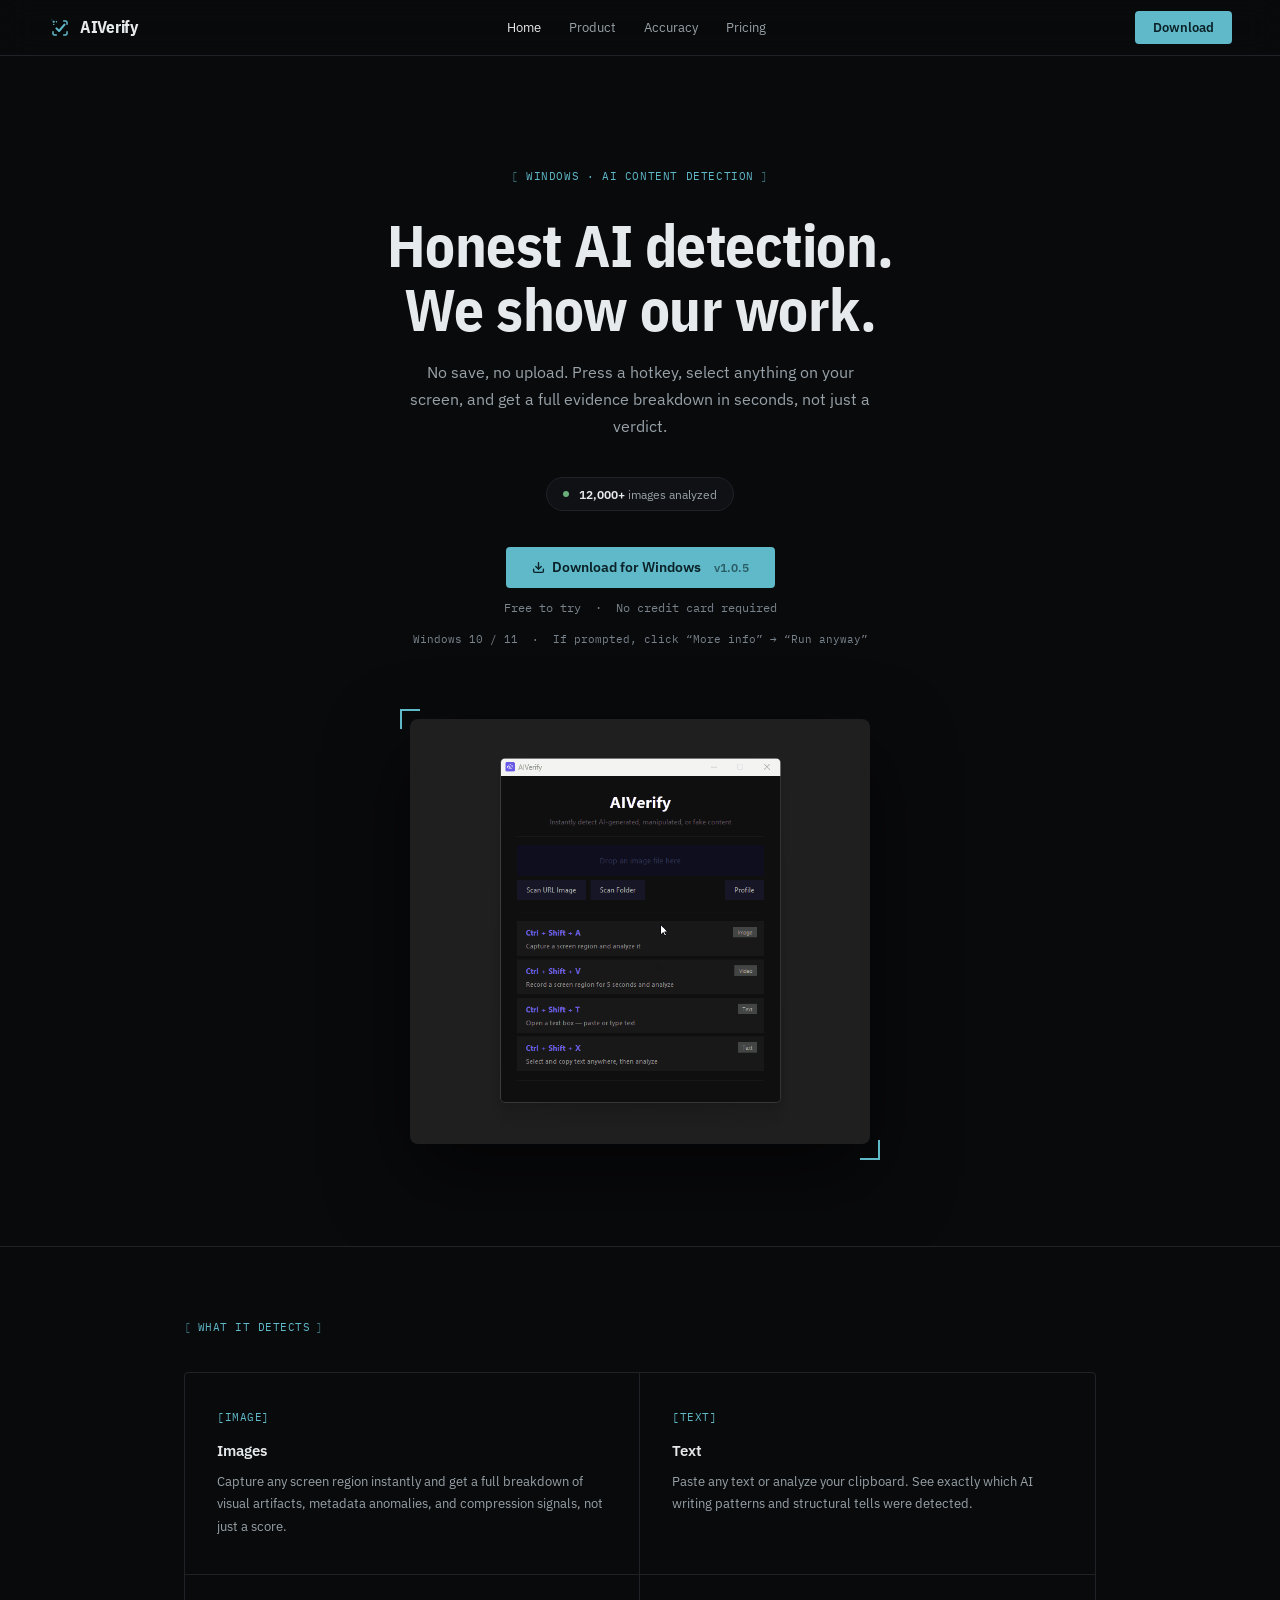
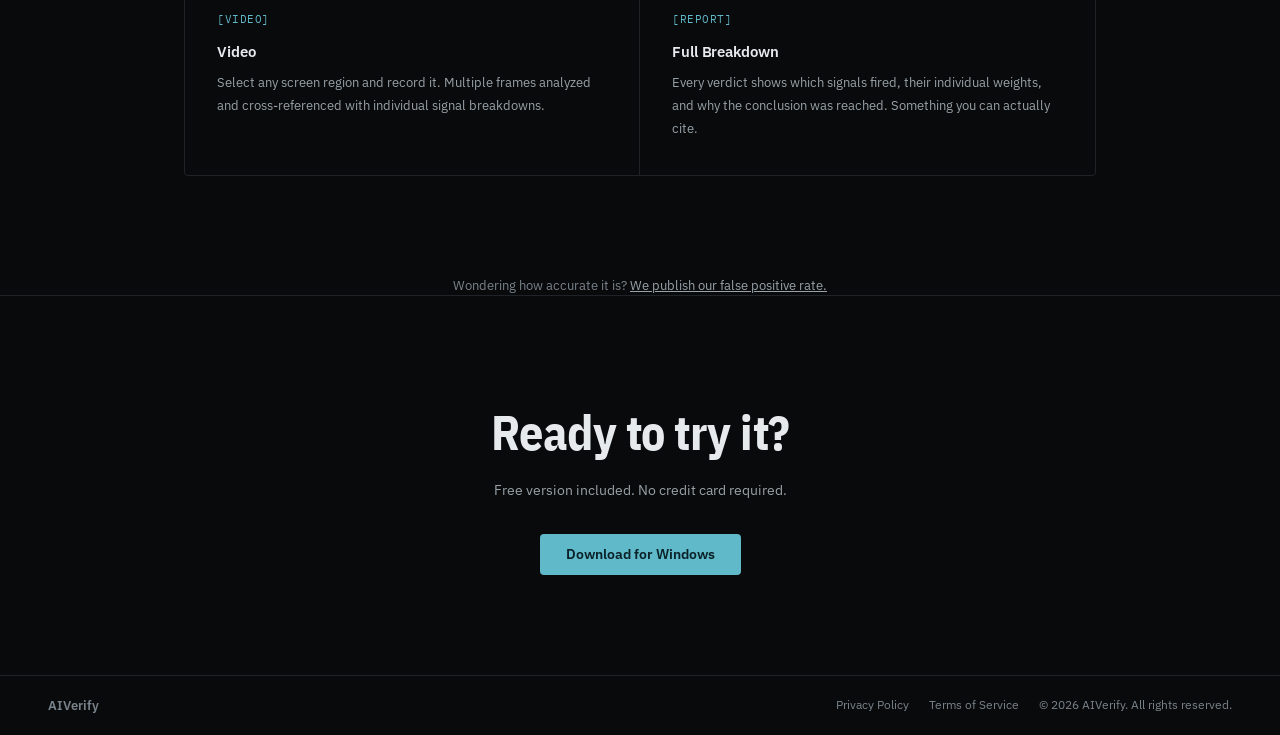
==== commit 408cb72e: "Add new logo assets and wire favicon and nav mark logo.svg is the gradient tile (favicon, touch icon" ====
--- a/index.html
+++ b/index.html
@@ -5,7 +5,9 @@
   <meta name="viewport" content="width=device-width, initial-scale=1.0">
   <title>AIVerify &middot; AI Content Detection</title>
   <meta name="description" content="Instantly detect AI-generated, manipulated, or fake images, text, and video, straight from your screen.">
-  <link rel="icon" type="image/png" href="logo.png">
+  <link rel="icon" type="image/svg+xml" href="logo.svg">
+  <link rel="icon" type="image/png" sizes="256x256" href="logo.png">
+  <link rel="apple-touch-icon" href="logo.png">
   <link rel="preconnect" href="https://fonts.googleapis.com">
   <link rel="preconnect" href="https://fonts.gstatic.com" crossorigin>
   <link href="https://fonts.googleapis.com/css2?family=IBM+Plex+Mono:wght@400;500;600&family=IBM+Plex+Sans+Condensed:wght@600;700&family=IBM+Plex+Sans:wght@400;500;600;700&display=swap" rel="stylesheet">
@@ -405,7 +407,7 @@
 <body>
 
 <nav>
-  <a href="index.html" class="logo"><img src="logo.png" alt="AIVerify"><span>AIVerify</span></a>
+  <a href="index.html" class="logo"><img src="logo-mark-cyan.svg" alt="AIVerify"><span>AIVerify</span></a>
   <input type="checkbox" id="nav-toggle" class="nav-toggle">
   <div class="nav-links">
     <a href="index.html" class="active">Home</a>
